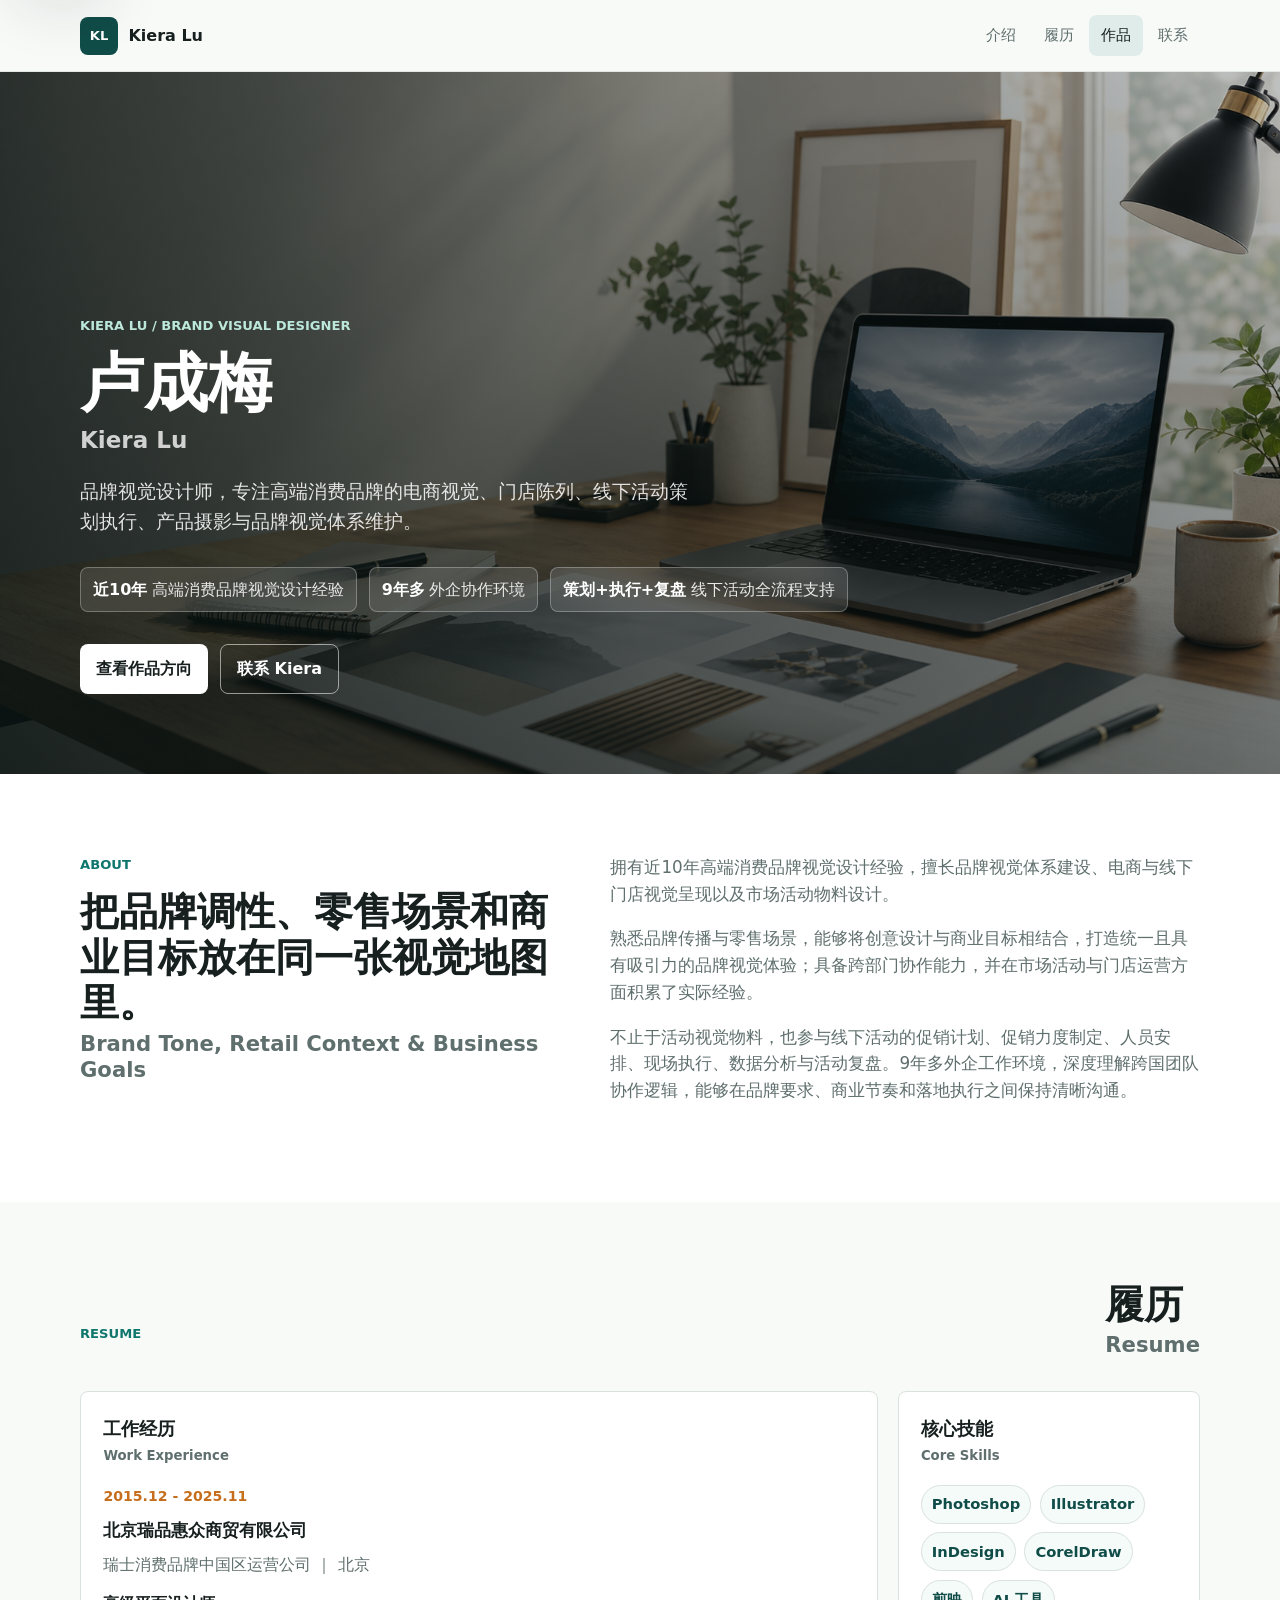
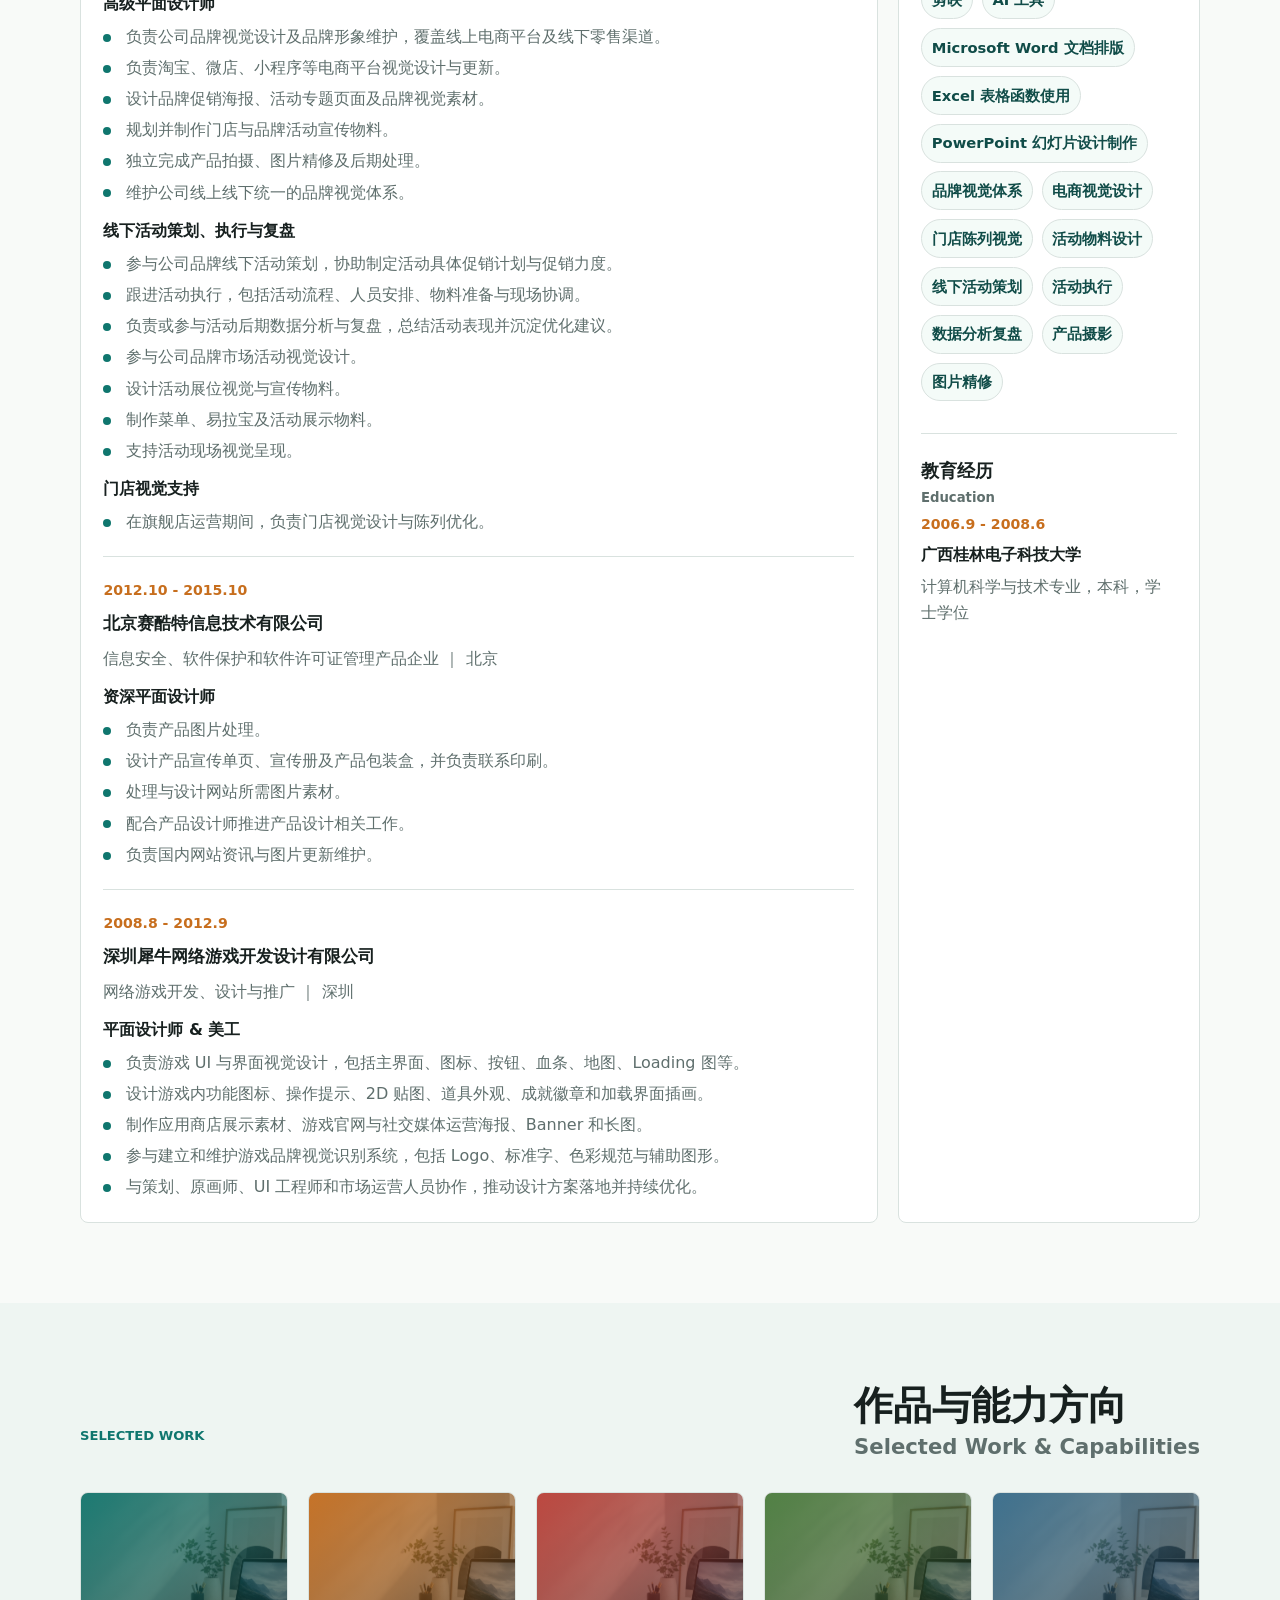
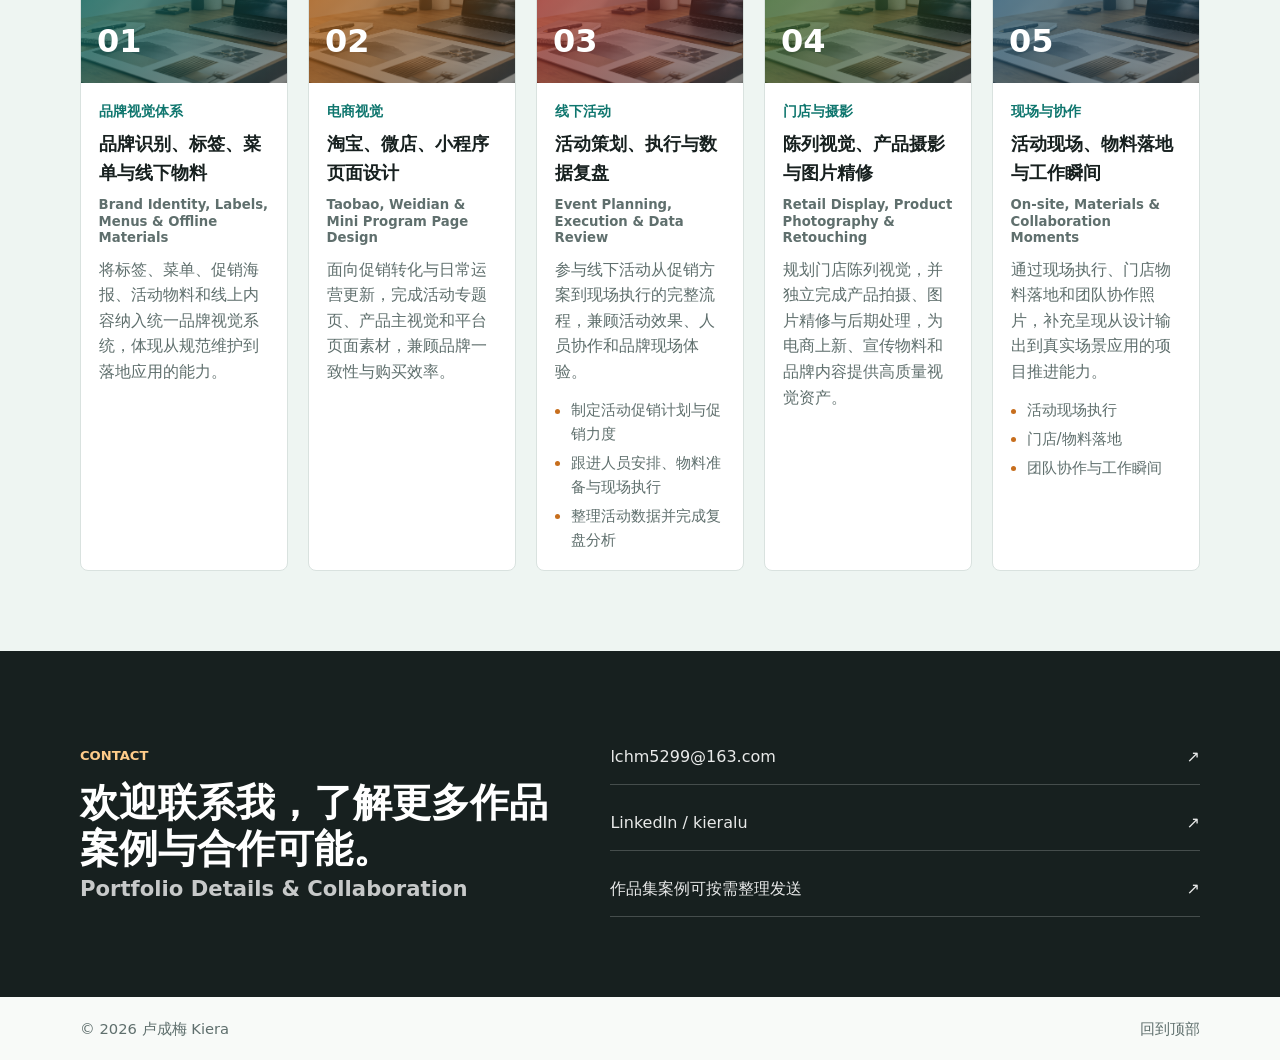
==== index.html @ 062b234b "Upload portfolio website" ====
<!doctype html>
<html lang="zh-CN">
  <head>
    <meta charset="utf-8" />
    <meta name="viewport" content="width=device-width, initial-scale=1" />
    <title>卢成梅 Kiera - 品牌视觉设计师作品集</title>
    <meta
      name="description"
      content="卢成梅 Kiera 的个人介绍、履历与作品集网站，聚焦品牌视觉、电商视觉、门店陈列、线下活动策划执行、产品摄影与图片处理。"
    />
    <link rel="preload" href="assets/portfolio-hero.png" as="image" />
    <link rel="stylesheet" href="styles.css" />
  </head>
  <body>
    <a class="skip-link" href="#main">跳到正文</a>

    <header class="site-header" data-header>
      <a class="brand" href="#home" aria-label="回到首页">
        <span class="brand-mark" aria-hidden="true">KL</span>
        <span>Kiera Lu</span>
      </a>
      <nav class="site-nav" aria-label="主导航">
        <a href="#about">介绍</a>
        <a href="#resume">履历</a>
        <a href="#work">作品</a>
        <a href="#contact">联系</a>
      </nav>
    </header>

    <main id="main">
      <section class="hero" id="home" aria-label="个人首页">
        <img
          class="hero-image"
          src="assets/portfolio-hero.png"
          alt="现代桌面上的电脑、笔记本和作品集资料"
        />
        <div class="hero-shade" aria-hidden="true"></div>
        <div class="hero-content">
          <p class="eyebrow">Kiera Lu / Brand Visual Designer</p>
          <h1>卢成梅<span class="title-en">Kiera Lu</span></h1>
          <p class="hero-subtitle">
            品牌视觉设计师，专注高端消费品牌的电商视觉、门店陈列、线下活动策划执行、产品摄影与品牌视觉体系维护。
          </p>
          <div class="hero-metrics" aria-label="职业亮点">
            <span><strong>近10年</strong>高端消费品牌视觉设计经验</span>
            <span><strong>9年多</strong>外企协作环境</span>
            <span><strong>策划+执行+复盘</strong>线下活动全流程支持</span>
          </div>
          <div class="hero-actions" aria-label="主要操作">
            <a class="button primary" href="#work">查看作品方向</a>
            <a class="button secondary" href="#contact">联系 Kiera</a>
          </div>
        </div>
      </section>

      <section class="section intro-band" id="about">
        <div class="section-inner about-layout">
          <div>
            <p class="section-kicker">About</p>
            <h2>
              把品牌调性、零售场景和商业目标放在同一张视觉地图里。
              <span class="title-en">Brand Tone, Retail Context &amp; Business Goals</span>
            </h2>
          </div>
          <div class="about-copy">
            <p>
              拥有近10年高端消费品牌视觉设计经验，擅长品牌视觉体系建设、电商与线下门店视觉呈现以及市场活动物料设计。
            </p>
            <p>
              熟悉品牌传播与零售场景，能够将创意设计与商业目标相结合，打造统一且具有吸引力的品牌视觉体验；具备跨部门协作能力，并在市场活动与门店运营方面积累了实际经验。
            </p>
            <p>
              不止于活动视觉物料，也参与线下活动的促销计划、促销力度制定、人员安排、现场执行、数据分析与活动复盘。9年多外企工作环境，深度理解跨国团队协作逻辑，能够在品牌要求、商业节奏和落地执行之间保持清晰沟通。
            </p>
          </div>
        </div>
      </section>

      <section class="section" id="resume">
        <div class="section-inner">
          <div class="section-heading">
            <p class="section-kicker">Resume</p>
            <h2>履历<span class="title-en">Resume</span></h2>
          </div>

          <div class="resume-grid">
            <article class="resume-card experience-panel">
              <h3>工作经历<span class="title-en">Work Experience</span></h3>
              <div class="experience-list">
                <section class="experience-item">
                  <time>2015.12 - 2025.11</time>
                  <h4>北京瑞品惠众商贸有限公司</h4>
                  <p class="company-note">瑞士消费品牌中国区运营公司 ｜ 北京</p>
                  <div class="role-block">
                    <strong>高级平面设计师</strong>
                    <ul>
                      <li>负责公司品牌视觉设计及品牌形象维护，覆盖线上电商平台及线下零售渠道。</li>
                      <li>负责淘宝、微店、小程序等电商平台视觉设计与更新。</li>
                      <li>设计品牌促销海报、活动专题页面及品牌视觉素材。</li>
                      <li>规划并制作门店与品牌活动宣传物料。</li>
                      <li>独立完成产品拍摄、图片精修及后期处理。</li>
                      <li>维护公司线上线下统一的品牌视觉体系。</li>
                    </ul>
                  </div>
                  <div class="role-block">
                    <strong>线下活动策划、执行与复盘</strong>
                    <ul>
                      <li>参与公司品牌线下活动策划，协助制定活动具体促销计划与促销力度。</li>
                      <li>跟进活动执行，包括活动流程、人员安排、物料准备与现场协调。</li>
                      <li>负责或参与活动后期数据分析与复盘，总结活动表现并沉淀优化建议。</li>
                      <li>参与公司品牌市场活动视觉设计。</li>
                      <li>设计活动展位视觉与宣传物料。</li>
                      <li>制作菜单、易拉宝及活动展示物料。</li>
                      <li>支持活动现场视觉呈现。</li>
                    </ul>
                  </div>
                  <div class="role-block">
                    <strong>门店视觉支持</strong>
                    <ul>
                      <li>在旗舰店运营期间，负责门店视觉设计与陈列优化。</li>
                    </ul>
                  </div>
                </section>

                <section class="experience-item">
                  <time>2012.10 - 2015.10</time>
                  <h4>北京赛酷特信息技术有限公司</h4>
                  <p class="company-note">信息安全、软件保护和软件许可证管理产品企业 ｜ 北京</p>
                  <div class="role-block">
                    <strong>资深平面设计师</strong>
                    <ul>
                      <li>负责产品图片处理。</li>
                      <li>设计产品宣传单页、宣传册及产品包装盒，并负责联系印刷。</li>
                      <li>处理与设计网站所需图片素材。</li>
                      <li>配合产品设计师推进产品设计相关工作。</li>
                      <li>负责国内网站资讯与图片更新维护。</li>
                    </ul>
                  </div>
                </section>

                <section class="experience-item">
                  <time>2008.8 - 2012.9</time>
                  <h4>深圳犀牛网络游戏开发设计有限公司</h4>
                  <p class="company-note">网络游戏开发、设计与推广 ｜ 深圳</p>
                  <div class="role-block">
                    <strong>平面设计师 & 美工</strong>
                    <ul>
                      <li>负责游戏 UI 与界面视觉设计，包括主界面、图标、按钮、血条、地图、Loading 图等。</li>
                      <li>设计游戏内功能图标、操作提示、2D 贴图、道具外观、成就徽章和加载界面插画。</li>
                      <li>制作应用商店展示素材、游戏官网与社交媒体运营海报、Banner 和长图。</li>
                      <li>参与建立和维护游戏品牌视觉识别系统，包括 Logo、标准字、色彩规范与辅助图形。</li>
                      <li>与策划、原画师、UI 工程师和市场运营人员协作，推动设计方案落地并持续优化。</li>
                    </ul>
                  </div>
                </section>
              </div>
            </article>

            <aside class="skills-panel" aria-label="技能与教育">
              <h3>核心技能<span class="title-en">Core Skills</span></h3>
              <div class="skill-group">
                <span>Photoshop</span>
                <span>Illustrator</span>
                <span>InDesign</span>
                <span>CorelDraw</span>
                <span>剪映</span>
                <span>AI 工具</span>
                <span>Microsoft Word 文档排版</span>
                <span>Excel 表格函数使用</span>
                <span>PowerPoint 幻灯片设计制作</span>
                <span>品牌视觉体系</span>
                <span>电商视觉设计</span>
                <span>门店陈列视觉</span>
                <span>活动物料设计</span>
                <span>线下活动策划</span>
                <span>活动执行</span>
                <span>数据分析复盘</span>
                <span>产品摄影</span>
                <span>图片精修</span>
              </div>

              <div class="education-block">
                <h3>教育经历<span class="title-en">Education</span></h3>
                <time>2006.9 - 2008.6</time>
                <strong>广西桂林电子科技大学</strong>
                <span>计算机科学与技术专业，本科，学士学位</span>
              </div>
            </aside>
          </div>
        </div>
      </section>

      <section class="section work-band" id="work">
        <div class="section-inner">
          <div class="section-heading">
            <p class="section-kicker">Selected Work</p>
            <h2>作品与能力方向<span class="title-en">Selected Work &amp; Capabilities</span></h2>
          </div>

          <div class="work-grid">
            <a class="work-card" href="brand-visual.html">
              <div class="work-media media-teal" aria-hidden="true">
                <span>01</span>
              </div>
              <div class="work-body">
                <p>品牌视觉体系</p>
                <h3>
                  品牌识别、标签、菜单与线下物料
                  <span class="title-en">Brand Identity, Labels, Menus &amp; Offline Materials</span>
                </h3>
                <span>
                  将标签、菜单、促销海报、活动物料和线上内容纳入统一品牌视觉系统，体现从规范维护到落地应用的能力。
                </span>
              </div>
            </a>

            <a class="work-card" href="ecommerce-visual.html">
              <div class="work-media media-amber" aria-hidden="true">
                <span>02</span>
              </div>
              <div class="work-body">
                <p>电商视觉</p>
                <h3>
                  淘宝、微店、小程序页面设计
                  <span class="title-en">Taobao, Weidian &amp; Mini Program Page Design</span>
                </h3>
                <span>
                  面向促销转化与日常运营更新，完成活动专题页、产品主视觉和平台页面素材，兼顾品牌一致性与购买效率。
                </span>
              </div>
            </a>

            <a class="work-card" href="offline-events.html">
              <div class="work-media media-red" aria-hidden="true">
                <span>03</span>
              </div>
              <div class="work-body">
                <p>线下活动</p>
                <h3>
                  活动策划、执行与数据复盘
                  <span class="title-en">Event Planning, Execution &amp; Data Review</span>
                </h3>
                <span>
                  参与线下活动从促销方案到现场执行的完整流程，兼顾活动效果、人员协作和品牌现场体验。
                </span>
                <ul class="work-points">
                  <li>制定活动促销计划与促销力度</li>
                  <li>跟进人员安排、物料准备与现场执行</li>
                  <li>整理活动数据并完成复盘分析</li>
                </ul>
              </div>
            </a>

            <a class="work-card" href="retail-photography.html">
              <div class="work-media media-green" aria-hidden="true">
                <span>04</span>
              </div>
              <div class="work-body">
                <p>门店与摄影</p>
                <h3>
                  陈列视觉、产品摄影与图片精修
                  <span class="title-en">Retail Display, Product Photography &amp; Retouching</span>
                </h3>
                <span>
                  规划门店陈列视觉，并独立完成产品拍摄、图片精修与后期处理，为电商上新、宣传物料和品牌内容提供高质量视觉资产。
                </span>
              </div>
            </a>

            <a class="work-card" href="onsite-collaboration.html">
              <div class="work-media media-blue" aria-hidden="true">
                <span>05</span>
              </div>
              <div class="work-body">
                <p>现场与协作</p>
                <h3>
                  活动现场、物料落地与工作瞬间
                  <span class="title-en">On-site, Materials &amp; Collaboration Moments</span>
                </h3>
                <span>
                  通过现场执行、门店物料落地和团队协作照片，补充呈现从设计输出到真实场景应用的项目推进能力。
                </span>
                <ul class="work-points">
                  <li>活动现场执行</li>
                  <li>门店/物料落地</li>
                  <li>团队协作与工作瞬间</li>
                </ul>
              </div>
            </a>
          </div>
        </div>
      </section>

      <section class="section contact-section" id="contact">
        <div class="section-inner contact-layout">
          <div>
            <p class="section-kicker">Contact</p>
            <h2>
              欢迎联系我，了解更多作品案例与合作可能。
              <span class="title-en">Portfolio Details &amp; Collaboration</span>
            </h2>
          </div>
          <div class="contact-links">
            <a href="mailto:lchm5299@163.com">lchm5299@163.com</a>
            <a href="https://www.linkedin.com/in/kieralu" target="_blank" rel="noreferrer">LinkedIn / kieralu</a>
            <a href="#work">作品集案例可按需整理发送</a>
          </div>
        </div>
      </section>
    </main>

    <footer class="site-footer">
      <span>© <span data-year></span> 卢成梅 Kiera</span>
      <a href="#home">回到顶部</a>
    </footer>

    <script src="script.js"></script>
  </body>
</html>
---- styles.css ----
:root {
  --ink: #17201f;
  --muted: #5f6f6d;
  --paper: #f8faf8;
  --surface: #ffffff;
  --line: #d9e2df;
  --teal: #0f766e;
  --teal-dark: #104c48;
  --amber: #c76e1d;
  --red: #bd3d35;
  --shadow: 0 22px 60px rgba(23, 32, 31, 0.14);
}

* {
  box-sizing: border-box;
}

html {
  scroll-behavior: smooth;
}

body {
  margin: 0;
  color: var(--ink);
  background: var(--paper);
  font-family:
    Inter, ui-sans-serif, system-ui, -apple-system, BlinkMacSystemFont, "Segoe UI",
    "PingFang SC", "Hiragino Sans GB", "Microsoft YaHei", sans-serif;
  line-height: 1.6;
  letter-spacing: 0;
}

img {
  max-width: 100%;
  display: block;
}

a {
  color: inherit;
}

.skip-link {
  position: absolute;
  left: 1rem;
  top: -4rem;
  z-index: 10;
  padding: 0.65rem 0.9rem;
  border-radius: 8px;
  background: var(--surface);
  box-shadow: var(--shadow);
  transition: top 160ms ease;
}

.skip-link:focus {
  top: 1rem;
}

.site-header {
  position: sticky;
  top: 0;
  z-index: 5;
  display: flex;
  align-items: center;
  justify-content: space-between;
  gap: 1rem;
  min-height: 72px;
  padding: 0.85rem max(1.25rem, calc((100vw - 1120px) / 2));
  background: rgba(248, 250, 248, 0.86);
  border-bottom: 1px solid rgba(217, 226, 223, 0.78);
  backdrop-filter: blur(18px);
}

.brand {
  display: inline-flex;
  align-items: center;
  gap: 0.65rem;
  font-weight: 800;
  text-decoration: none;
}

.brand-mark {
  display: inline-grid;
  width: 38px;
  height: 38px;
  place-items: center;
  border-radius: 8px;
  color: #ffffff;
  background: var(--teal-dark);
  font-size: 0.82rem;
}

.site-nav {
  display: flex;
  align-items: center;
  gap: 0.2rem;
}

.site-nav a {
  padding: 0.55rem 0.75rem;
  border-radius: 8px;
  color: var(--muted);
  font-size: 0.95rem;
  text-decoration: none;
}

.site-nav a:hover,
.site-nav a.is-active {
  color: var(--ink);
  background: rgba(15, 118, 110, 0.1);
}

.hero {
  position: relative;
  min-height: 78svh;
  display: grid;
  align-items: end;
  overflow: hidden;
  color: #ffffff;
}

.hero-image,
.hero-shade {
  position: absolute;
  inset: 0;
  width: 100%;
  height: 100%;
}

.hero-image {
  object-fit: cover;
}

.hero-shade {
  background:
    linear-gradient(90deg, rgba(10, 20, 18, 0.8), rgba(10, 20, 18, 0.22)),
    linear-gradient(0deg, rgba(10, 20, 18, 0.44), rgba(10, 20, 18, 0.04));
}

.hero-content {
  position: relative;
  width: min(1120px, calc(100% - 2.5rem));
  margin: 0 auto;
  padding: 8rem 0 5rem;
}

.eyebrow,
.section-kicker {
  margin: 0 0 0.9rem;
  color: var(--teal);
  font-size: 0.82rem;
  font-weight: 800;
  text-transform: uppercase;
}

.hero .eyebrow {
  color: #bce7db;
}

.hero h1 {
  max-width: 760px;
  margin: 0;
  font-size: 4rem;
  line-height: 1.05;
}

.hero-subtitle {
  max-width: 620px;
  margin: 1.35rem 0 0;
  color: rgba(255, 255, 255, 0.86);
  font-size: 1.2rem;
}

.hero-actions {
  display: flex;
  flex-wrap: wrap;
  gap: 0.75rem;
  margin-top: 2rem;
}

.hero-metrics {
  display: flex;
  flex-wrap: wrap;
  gap: 0.75rem;
  margin-top: 1.8rem;
}

.hero-metrics span {
  display: inline-flex;
  align-items: center;
  min-height: 42px;
  padding: 0.55rem 0.75rem;
  border: 1px solid rgba(255, 255, 255, 0.28);
  border-radius: 8px;
  color: rgba(255, 255, 255, 0.88);
  background: rgba(255, 255, 255, 0.11);
  backdrop-filter: blur(14px);
}

.hero-metrics strong {
  margin-right: 0.28rem;
  color: #ffffff;
}

.button {
  display: inline-flex;
  align-items: center;
  min-height: 44px;
  padding: 0.7rem 1rem;
  border-radius: 8px;
  font-weight: 800;
  text-decoration: none;
}

.button.primary {
  color: var(--ink);
  background: #ffffff;
}

.button.secondary {
  color: #ffffff;
  border: 1px solid rgba(255, 255, 255, 0.54);
}

.section {
  padding: 5rem 0;
}

.section-inner {
  width: min(1120px, calc(100% - 2.5rem));
  margin: 0 auto;
}

.intro-band {
  background: var(--surface);
}

.about-layout,
.contact-layout {
  display: grid;
  grid-template-columns: minmax(0, 0.9fr) minmax(0, 1.1fr);
  gap: 3rem;
  align-items: start;
}

.section h2 {
  margin: 0;
  font-size: 2.45rem;
  line-height: 1.16;
}

.title-en {
  display: block;
  margin-top: 0.3rem;
  color: var(--muted);
  font-size: 0.54em;
  font-weight: 800;
  line-height: 1.25;
}

.hero h1 .title-en {
  margin-top: 0.55rem;
  color: rgba(255, 255, 255, 0.78);
  font-size: 0.36em;
}

.page-hero h1 .title-en {
  color: var(--teal);
  font-size: 0.42em;
}

.contact-section .title-en {
  color: rgba(255, 255, 255, 0.76);
}

.resume-card h3 .title-en,
.skills-panel h3 .title-en,
.work-card h3 .title-en,
.detail-card h2 .title-en,
.pdf-copy h3 .title-en {
  font-size: 0.72em;
}

.case-copy h2 .title-en,
.case-copy h3 .title-en,
.case-category-heading h2 .title-en,
.case-category-heading h3 .title-en {
  font-size: 0.58em;
}

.about-copy p {
  margin: 0 0 1.1rem;
  color: var(--muted);
  font-size: 1.05rem;
}

.section-heading {
  display: flex;
  justify-content: space-between;
  align-items: end;
  gap: 1.5rem;
  margin-bottom: 2rem;
}

.resume-grid {
  display: grid;
  grid-template-columns: minmax(0, 1.45fr) minmax(300px, 0.55fr);
  gap: 1.25rem;
}

.resume-card,
.skills-panel,
.work-card {
  border: 1px solid var(--line);
  border-radius: 8px;
  background: var(--surface);
}

.resume-card,
.skills-panel {
  padding: 1.4rem;
}

.resume-card h3,
.skills-panel h3,
.work-card h3 {
  margin: 0;
  font-size: 1.15rem;
}

.experience-list {
  display: grid;
  gap: 1.35rem;
  margin: 1.3rem 0 0;
}

.experience-item {
  display: grid;
  gap: 0.55rem;
  padding-bottom: 1.35rem;
  border-bottom: 1px solid var(--line);
}

.experience-item:last-child {
  padding-bottom: 0;
  border-bottom: 0;
}

.experience-item h4 {
  margin: 0;
  font-size: 1.05rem;
}

.company-note {
  margin: 0;
  color: var(--muted);
}

.role-block {
  display: grid;
  gap: 0.45rem;
  margin-top: 0.25rem;
}

.role-block ul {
  display: grid;
  gap: 0.35rem;
  padding: 0;
  margin: 0;
  list-style: none;
}

.role-block li {
  position: relative;
  padding-left: 1.4rem;
  color: var(--muted);
}

.role-block li::before {
  content: "";
  position: absolute;
  left: 0;
  top: 0.62rem;
  width: 8px;
  height: 8px;
  border-radius: 50%;
  background: var(--teal);
}

.experience-item time,
.education-block time {
  color: var(--amber);
  font-size: 0.88rem;
  font-weight: 800;
}

.skill-group {
  display: flex;
  flex-wrap: wrap;
  gap: 0.55rem;
  margin-top: 1.25rem;
}

.skill-group span {
  padding: 0.42rem 0.62rem;
  border: 1px solid var(--line);
  border-radius: 999px;
  color: var(--teal-dark);
  background: #f4fbf8;
  font-size: 0.92rem;
  font-weight: 700;
}

.education-block {
  display: grid;
  gap: 0.4rem;
  margin-top: 2rem;
  padding-top: 1.35rem;
  border-top: 1px solid var(--line);
}

.education-block span {
  color: var(--muted);
}

.work-band {
  background: #eef5f2;
}

.page-hero {
  padding: 5rem 0 4rem;
  background: var(--surface);
}

.page-hero-inner {
  display: grid;
  gap: 1rem;
}

.page-hero h1 {
  max-width: 780px;
  margin: 0;
  font-size: 3.35rem;
  line-height: 1.08;
}

.page-hero p:not(.section-kicker) {
  max-width: 780px;
  margin: 0;
  color: var(--muted);
  font-size: 1.08rem;
}

.category-links {
  display: flex;
  flex-wrap: wrap;
  gap: 0.65rem;
  margin-top: 0.9rem;
}

.category-links a {
  display: inline-flex;
  align-items: center;
  min-height: 42px;
  padding: 0.55rem 0.75rem;
  border: 1px solid var(--line);
  border-radius: 8px;
  color: var(--teal-dark);
  background: #f4fbf8;
  font-weight: 800;
  text-decoration: none;
}

.category-links a:hover,
.category-links a.is-current {
  color: #ffffff;
  border-color: var(--teal-dark);
  background: var(--teal-dark);
}

.work-grid {
  display: grid;
  grid-template-columns: repeat(auto-fit, minmax(205px, 1fr));
  gap: 1.25rem;
}

.work-card {
  overflow: hidden;
  color: inherit;
  text-decoration: none;
  transition:
    transform 180ms ease,
    box-shadow 180ms ease,
    border-color 180ms ease;
}

.work-card:hover {
  transform: translateY(-3px);
  border-color: rgba(15, 118, 110, 0.34);
  box-shadow: 0 18px 42px rgba(23, 32, 31, 0.12);
}

.work-media {
  display: grid;
  min-height: 190px;
  place-items: end start;
  padding: 1rem;
  color: #ffffff;
  background-size: cover;
}

.work-media span {
  font-size: 2rem;
  font-weight: 900;
}

.media-teal {
  background:
    linear-gradient(135deg, rgba(15, 118, 110, 0.92), rgba(23, 32, 31, 0.45)),
    url("assets/portfolio-hero.png") center / cover;
}

.media-amber {
  background:
    linear-gradient(135deg, rgba(199, 110, 29, 0.92), rgba(23, 32, 31, 0.45)),
    url("assets/portfolio-hero.png") center / cover;
}

.media-red {
  background:
    linear-gradient(135deg, rgba(189, 61, 53, 0.9), rgba(23, 32, 31, 0.45)),
    url("assets/portfolio-hero.png") center / cover;
}

.media-green {
  background:
    linear-gradient(135deg, rgba(70, 124, 58, 0.9), rgba(23, 32, 31, 0.45)),
    url("assets/portfolio-hero.png") center / cover;
}

.media-blue {
  background:
    linear-gradient(135deg, rgba(50, 107, 140, 0.9), rgba(23, 32, 31, 0.45)),
    url("assets/portfolio-hero.png") center / cover;
}

.work-body {
  padding: 1.1rem;
}

.work-body p {
  margin: 0 0 0.4rem;
  color: var(--teal);
  font-size: 0.85rem;
  font-weight: 800;
}

.work-body span {
  display: block;
  margin-top: 0.6rem;
  color: var(--muted);
}

.work-points {
  display: grid;
  gap: 0.3rem;
  margin: 0.85rem 0 0;
  padding: 0;
  list-style: none;
}

.work-points li {
  position: relative;
  padding-left: 1rem;
  color: var(--muted);
  font-size: 0.94rem;
}

.work-points li::before {
  content: "";
  position: absolute;
  left: 0;
  top: 0.65rem;
  width: 5px;
  height: 5px;
  border-radius: 50%;
  background: var(--amber);
}

.case-category {
  margin-top: 2rem;
  scroll-margin-top: 96px;
}

.case-category-heading {
  display: grid;
  gap: 0.35rem;
  max-width: 760px;
  margin-bottom: 1rem;
}

.case-category-heading h2,
.case-category-heading h3 {
  margin: 0;
  font-size: 2rem;
  line-height: 1.18;
}

.case-category-heading span {
  color: var(--muted);
}

.case-stack {
  display: grid;
  gap: 1.25rem;
}

.case-study {
  display: grid;
  grid-template-columns: minmax(0, 0.8fr) minmax(0, 1.2fr);
  gap: 1.5rem;
  padding: 1.25rem;
  border: 1px solid var(--line);
  border-radius: 8px;
  background: var(--surface);
}

.case-study-wide {
  grid-template-columns: 1fr;
}

.case-study-wide .case-copy {
  max-width: 780px;
}

.case-copy {
  align-self: center;
}

.case-copy h2,
.case-copy h3 {
  margin: 0;
  font-size: 1.65rem;
  line-height: 1.22;
}

.case-copy p {
  margin: 1rem 0 0;
  color: var(--muted);
}

.case-points {
  display: grid;
  gap: 0.45rem;
  margin: 1.1rem 0 0;
  padding: 0;
  list-style: none;
}

.case-points li {
  position: relative;
  padding-left: 1.1rem;
  color: var(--muted);
}

.case-points li::before {
  content: "";
  position: absolute;
  left: 0;
  top: 0.65rem;
  width: 6px;
  height: 6px;
  border-radius: 50%;
  background: var(--teal);
}

.case-gallery {
  display: grid;
  grid-template-columns: repeat(2, minmax(0, 1fr));
  gap: 0.8rem;
}

.case-gallery figure {
  min-width: 0;
  margin: 0;
}

.case-gallery figure:first-child {
  grid-column: 1 / -1;
}

.case-gallery.gallery-pair figure:first-child {
  grid-column: auto;
}

.case-gallery.gallery-long {
  grid-template-columns: repeat(5, minmax(0, 1fr));
}

.case-gallery.gallery-long figure:first-child {
  grid-column: auto;
}

.case-gallery.gallery-posters {
  grid-template-columns: repeat(4, minmax(0, 1fr));
}

.case-gallery.gallery-posters figure:first-child {
  grid-column: auto;
}

.case-gallery img {
  width: 100%;
  height: 330px;
  border-radius: 8px;
  object-fit: cover;
  background: #eef5f2;
}

.image-open {
  display: block;
  width: 100%;
  padding: 0;
  border: 0;
  border-radius: 8px;
  background: transparent;
  cursor: zoom-in;
}

.image-open:focus-visible {
  outline: 3px solid var(--amber);
  outline-offset: 3px;
}

.image-open:hover img {
  filter: brightness(0.94);
}

.case-gallery figure:first-child img {
  height: 300px;
  object-position: center;
}

.case-gallery.gallery-pair img,
.case-gallery.gallery-pair figure:first-child img {
  height: 270px;
}

.case-gallery.gallery-long img,
.case-gallery.gallery-long figure:first-child img {
  height: 520px;
  object-position: top center;
}

.case-gallery.gallery-posters img,
.case-gallery.gallery-posters figure:first-child img {
  height: 380px;
  object-fit: contain;
  object-position: center;
  background: #f6f1e9;
}

.case-gallery figcaption {
  margin-top: 0.4rem;
  color: var(--muted);
  font-size: 0.88rem;
}

.pdf-section {
  margin-top: 2.5rem;
}

.pdf-section .case-category-heading h2 {
  margin: 0;
  font-size: 2rem;
  line-height: 1.18;
}

.pdf-grid {
  display: grid;
  grid-template-columns: repeat(2, minmax(0, 1fr));
  gap: 1.25rem;
  margin-top: 1.2rem;
}

.pdf-card {
  display: grid;
  gap: 0.9rem;
  min-width: 0;
  padding: 1rem;
  border: 1px solid var(--line);
  border-radius: 8px;
  background: var(--surface);
}

.pdf-copy p {
  margin: 0 0 0.35rem;
  color: var(--teal);
  font-size: 0.85rem;
  font-weight: 800;
}

.pdf-copy h3 {
  margin: 0;
  font-size: 1.18rem;
  line-height: 1.25;
}

.pdf-copy span {
  display: block;
  margin-top: 0.5rem;
  color: var(--muted);
}

.pdf-card iframe {
  width: 100%;
  height: 520px;
  border: 1px solid var(--line);
  border-radius: 8px;
  background: #eef5f2;
}

.pdf-card > a {
  display: inline-flex;
  justify-self: start;
  min-height: 40px;
  align-items: center;
  padding: 0.5rem 0.75rem;
  border-radius: 8px;
  color: #ffffff;
  background: var(--teal-dark);
  font-weight: 800;
  text-decoration: none;
}

.has-lightbox {
  overflow: hidden;
}

.lightbox[hidden] {
  display: none;
}

.lightbox {
  position: fixed;
  inset: 0;
  z-index: 20;
  display: grid;
  grid-template-rows: auto 1fr;
  gap: 1rem;
  padding: 1.25rem;
  background: rgba(8, 13, 12, 0.9);
}

.lightbox.is-long {
  overflow-y: auto;
  grid-template-rows: auto auto;
}

.lightbox-close {
  justify-self: end;
  width: 44px;
  height: 44px;
  border: 1px solid rgba(255, 255, 255, 0.26);
  border-radius: 8px;
  color: #ffffff;
  background: rgba(255, 255, 255, 0.14);
  cursor: pointer;
  font-size: 2rem;
  line-height: 1;
}

.lightbox.is-long .lightbox-close {
  position: sticky;
  top: 0;
  z-index: 1;
}

.lightbox-close:focus-visible {
  outline: 3px solid #ffcc8a;
  outline-offset: 3px;
}

.lightbox figure {
  display: grid;
  grid-template-rows: minmax(0, 1fr) auto;
  min-height: 0;
  margin: 0;
  place-items: center;
  gap: 0.8rem;
}

.lightbox img {
  max-width: min(96vw, 1500px);
  max-height: 82vh;
  width: auto;
  height: auto;
  border-radius: 8px;
  object-fit: contain;
  background: #ffffff;
  box-shadow: 0 24px 80px rgba(0, 0, 0, 0.42);
}

.lightbox.is-long figure {
  grid-template-rows: auto auto;
  align-content: start;
}

.lightbox.is-long img {
  width: min(94vw, 980px);
  max-width: none;
  max-height: none;
}

.lightbox figcaption {
  max-width: min(96vw, 1100px);
  color: rgba(255, 255, 255, 0.86);
  text-align: center;
}

.event-case-heading {
  margin-top: 2.5rem;
}

.event-metrics {
  display: grid;
  grid-template-columns: repeat(2, minmax(0, 1fr));
  gap: 0.8rem;
  margin: 1.2rem 0 1.35rem;
}

.event-metric {
  min-width: 0;
  padding: 1rem;
  border: 1px solid var(--line);
  border-radius: 8px;
  background: #f6f1e9;
}

.event-metric span {
  display: block;
  color: var(--muted);
  font-size: 0.82rem;
  font-weight: 800;
}

.event-metric strong {
  display: block;
  margin-top: 0.35rem;
  color: var(--ink);
  font-size: 1.45rem;
  line-height: 1.12;
}

.case-gallery.gallery-event figure:first-child img {
  height: 360px;
  object-fit: contain;
  background: #fbf7ef;
}

.case-gallery.gallery-event img {
  height: 340px;
  object-position: center;
}

.case-gallery.gallery-event-live {
  grid-template-columns: repeat(3, minmax(0, 1fr));
}

.case-gallery.gallery-event-live figure:first-child {
  grid-column: auto;
}

.case-gallery.gallery-event-live img,
.case-gallery.gallery-event-live figure:first-child img {
  height: 380px;
  object-fit: cover;
  object-position: center;
}

.detail-grid {
  display: grid;
  grid-template-columns: repeat(3, minmax(0, 1fr));
  gap: 1.25rem;
}

.detail-card {
  min-height: 230px;
  padding: 1.25rem;
  border: 1px solid var(--line);
  border-radius: 8px;
  background: var(--surface);
}

.detail-card p {
  margin: 0 0 0.55rem;
  color: var(--teal);
  font-size: 0.85rem;
  font-weight: 800;
}

.detail-card h2 {
  margin: 0;
  font-size: 1.35rem;
  line-height: 1.2;
}

.detail-card span {
  display: block;
  margin-top: 0.75rem;
  color: var(--muted);
}

.contact-section {
  color: #ffffff;
  background: var(--ink);
}

.contact-section .section-kicker {
  color: #ffcc8a;
}

.contact-layout {
  align-items: center;
}

.contact-links {
  display: grid;
  gap: 0.75rem;
}

.contact-links a {
  display: flex;
  align-items: center;
  justify-content: space-between;
  min-height: 54px;
  padding: 0.75rem 0;
  border-bottom: 1px solid rgba(255, 255, 255, 0.2);
  color: rgba(255, 255, 255, 0.9);
  text-decoration: none;
}

.contact-links a::after {
  content: "↗";
  font-size: 1rem;
}

.site-footer {
  display: flex;
  align-items: center;
  justify-content: space-between;
  gap: 1rem;
  width: min(1120px, calc(100% - 2.5rem));
  margin: 0 auto;
  padding: 1.25rem 0;
  color: var(--muted);
  font-size: 0.92rem;
}

.site-footer a {
  text-decoration: none;
}

@media (max-width: 820px) {
  .site-header {
    align-items: flex-start;
    flex-direction: column;
    min-height: auto;
    padding: 0.8rem 1.25rem;
  }

  .site-nav {
    width: 100%;
    overflow-x: auto;
    padding-bottom: 0.1rem;
  }

  .site-nav a {
    white-space: nowrap;
  }

  .hero {
    min-height: 76svh;
  }

  .hero-content {
    padding: 6rem 0 3.5rem;
  }

  .hero h1 {
    font-size: 3rem;
  }

  .section {
    padding: 4rem 0;
  }

  .section h2 {
    font-size: 2rem;
  }

  .about-layout,
  .resume-grid,
  .contact-layout {
    grid-template-columns: 1fr;
  }

  .work-grid {
    grid-template-columns: repeat(2, minmax(0, 1fr));
  }

  .case-study {
    grid-template-columns: 1fr;
  }

  .case-gallery.gallery-long {
    grid-template-columns: repeat(2, minmax(0, 1fr));
  }

  .case-gallery.gallery-posters {
    grid-template-columns: repeat(3, minmax(0, 1fr));
  }

  .detail-grid {
    grid-template-columns: 1fr;
  }

  .pdf-grid {
    grid-template-columns: 1fr;
  }
}

@media (max-width: 520px) {
  .hero h1 {
    font-size: 2.45rem;
  }

  .hero-subtitle {
    font-size: 1.05rem;
  }

  .page-hero {
    padding: 4rem 0 3rem;
  }

  .page-hero h1 {
    font-size: 2.35rem;
  }

  .section-inner,
  .hero-content,
  .site-footer {
    width: min(100% - 2rem, 1120px);
  }

  .section-heading {
    align-items: start;
    flex-direction: column;
  }

  .work-grid {
    grid-template-columns: 1fr;
  }

  .case-gallery {
    grid-template-columns: 1fr;
  }

  .case-gallery figure:first-child {
    grid-column: auto;
  }

  .case-gallery.gallery-long {
    grid-template-columns: 1fr;
  }

  .case-gallery.gallery-posters {
    grid-template-columns: 1fr;
  }

  .case-gallery img,
  .case-gallery figure:first-child img,
  .case-gallery.gallery-pair img,
  .case-gallery.gallery-pair figure:first-child img,
  .case-gallery.gallery-long img,
  .case-gallery.gallery-long figure:first-child img {
    height: 300px;
  }

  .case-gallery.gallery-posters img,
  .case-gallery.gallery-posters figure:first-child img {
    height: 460px;
  }

  .event-metrics {
    grid-template-columns: 1fr;
  }

  .case-gallery.gallery-event img,
  .case-gallery.gallery-event figure:first-child img {
    height: 260px;
  }

  .case-gallery.gallery-event-live {
    grid-template-columns: 1fr;
  }

  .case-gallery.gallery-event-live img,
  .case-gallery.gallery-event-live figure:first-child img {
    height: 330px;
  }

  .pdf-card iframe {
    height: 440px;
  }

  .site-footer {
    align-items: flex-start;
    flex-direction: column;
  }
}
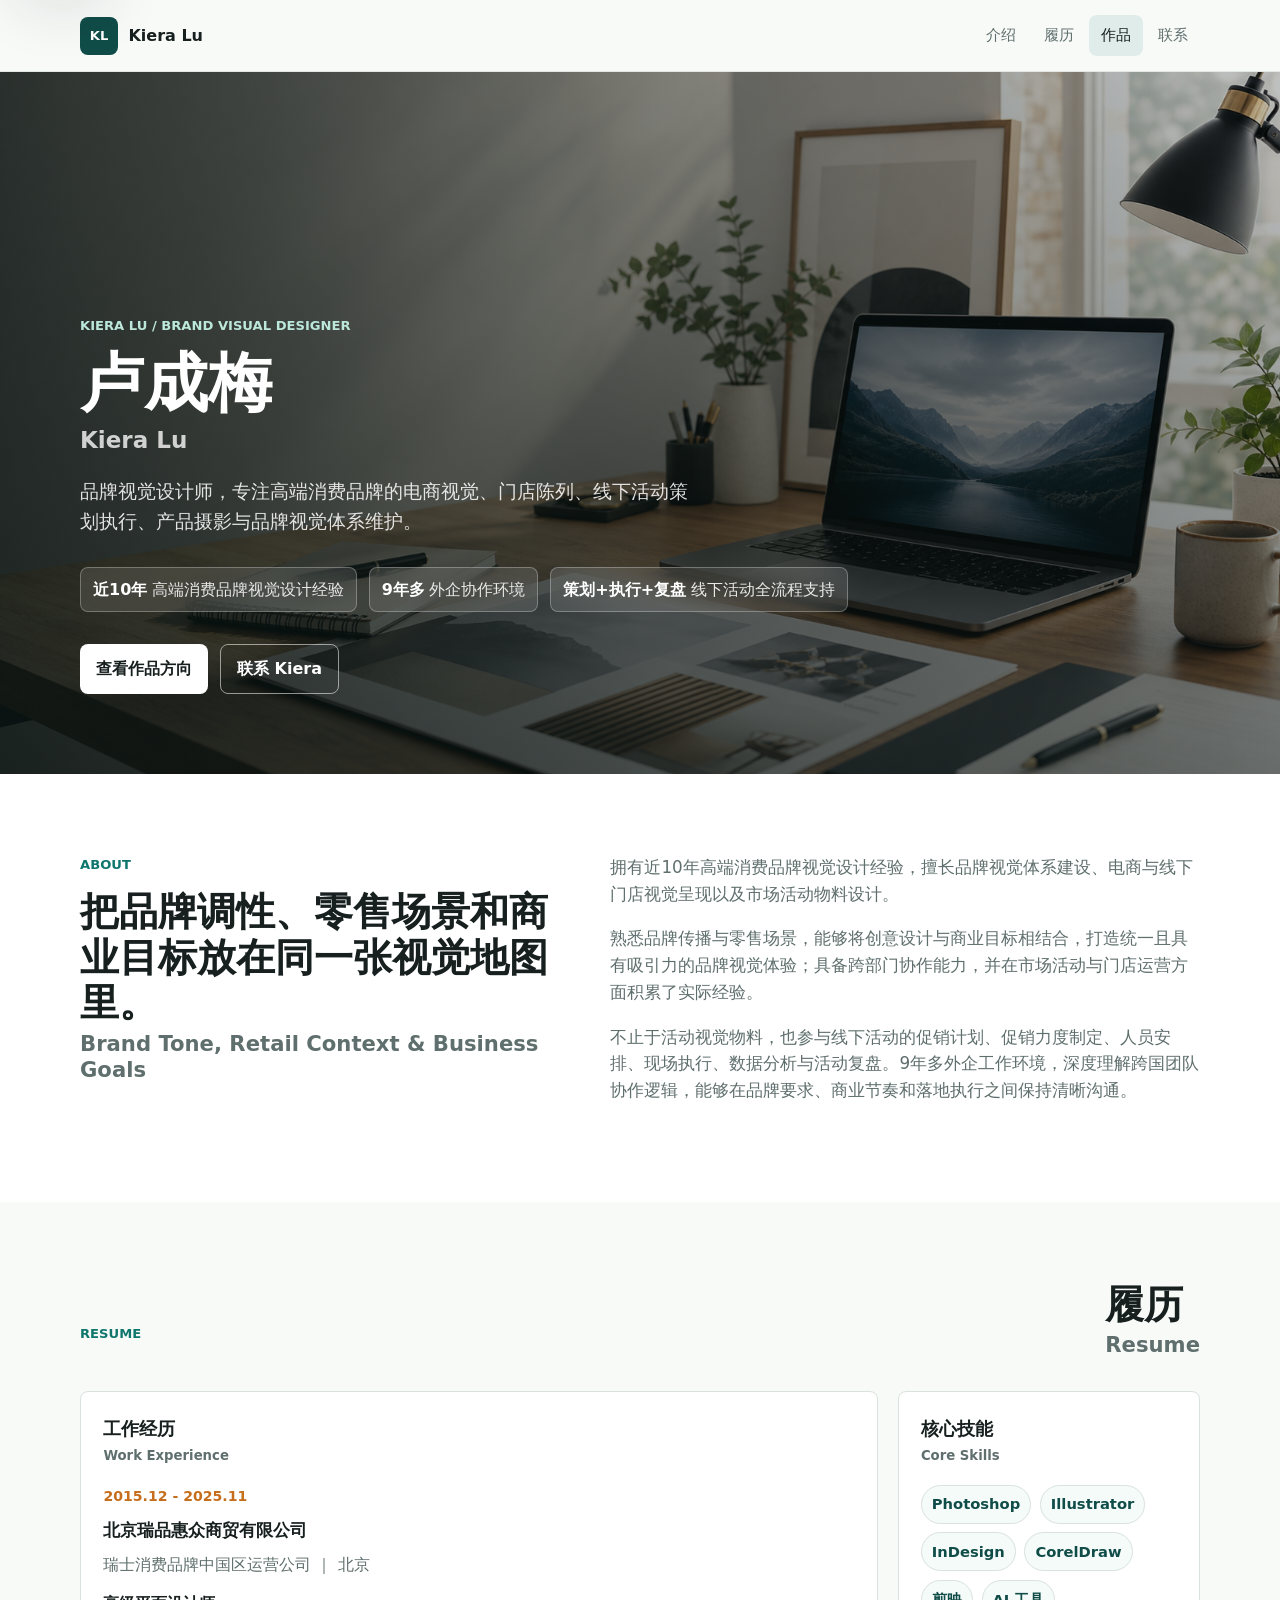
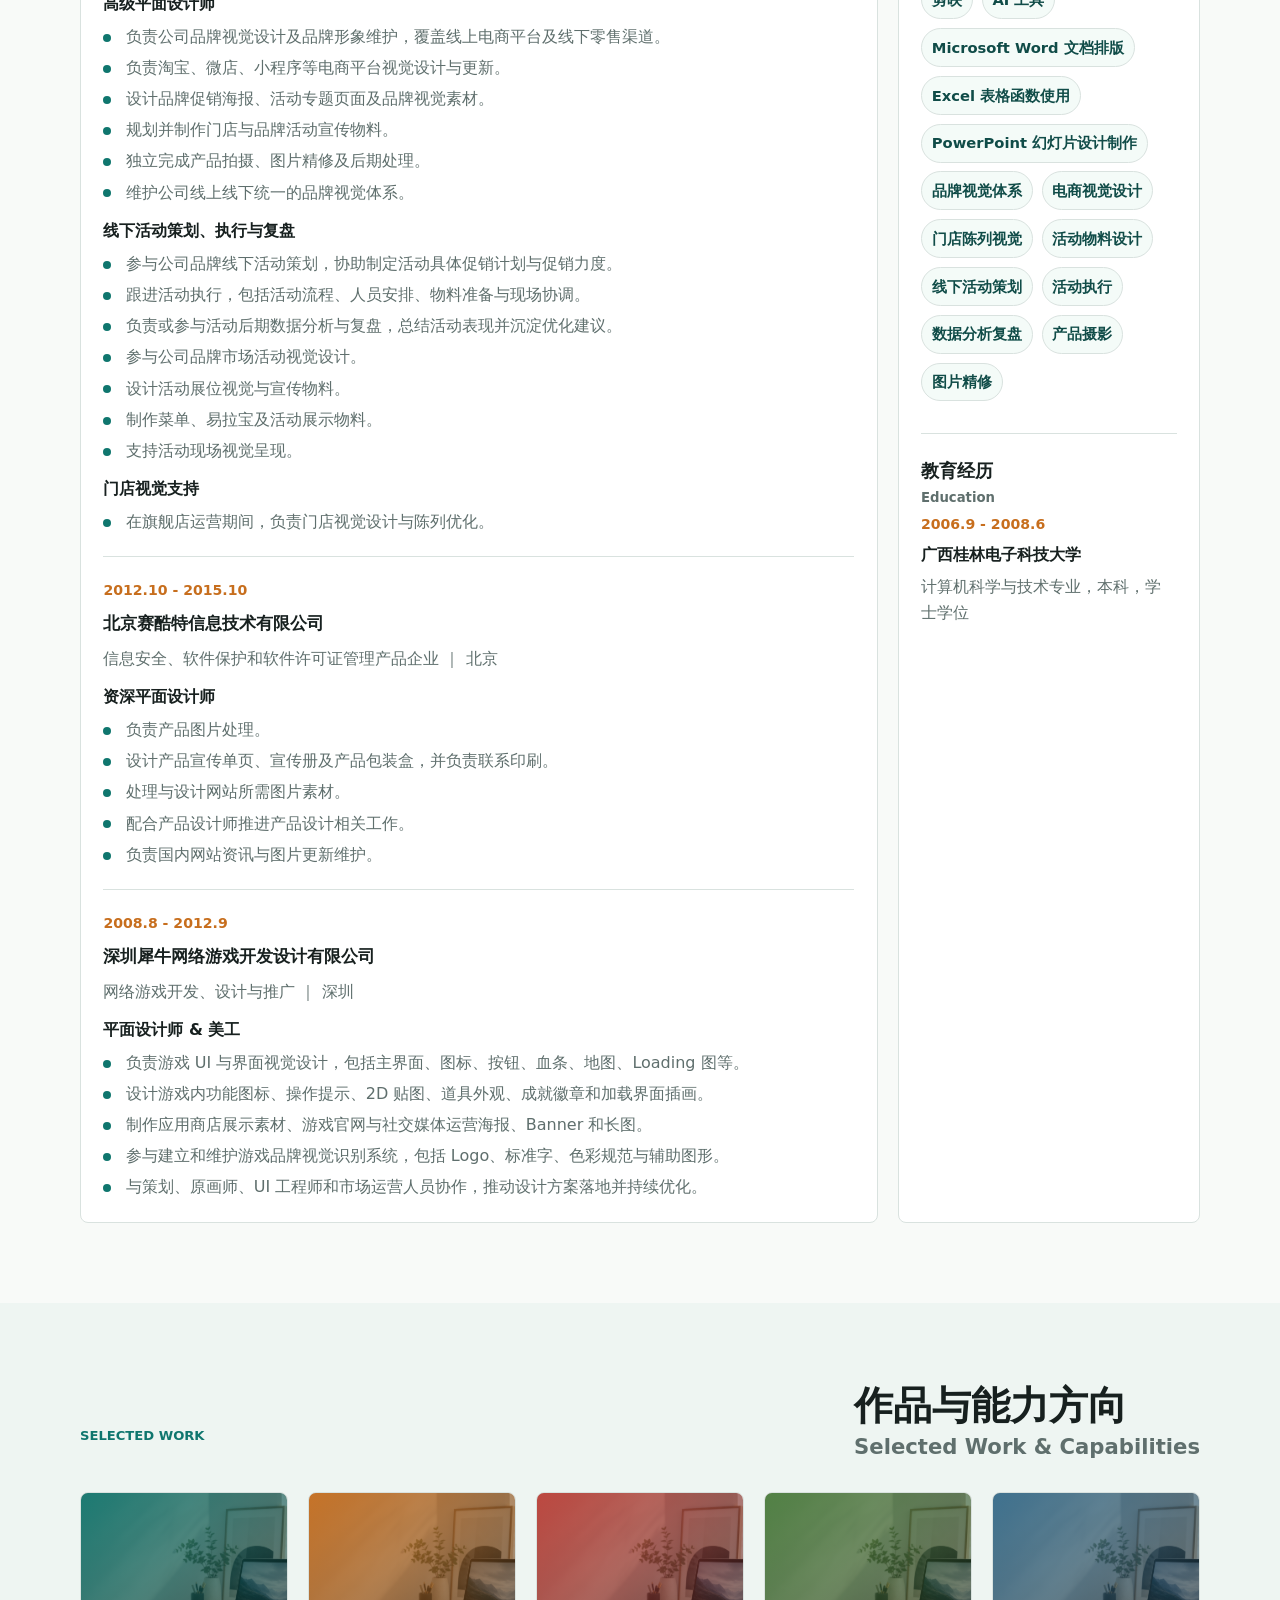
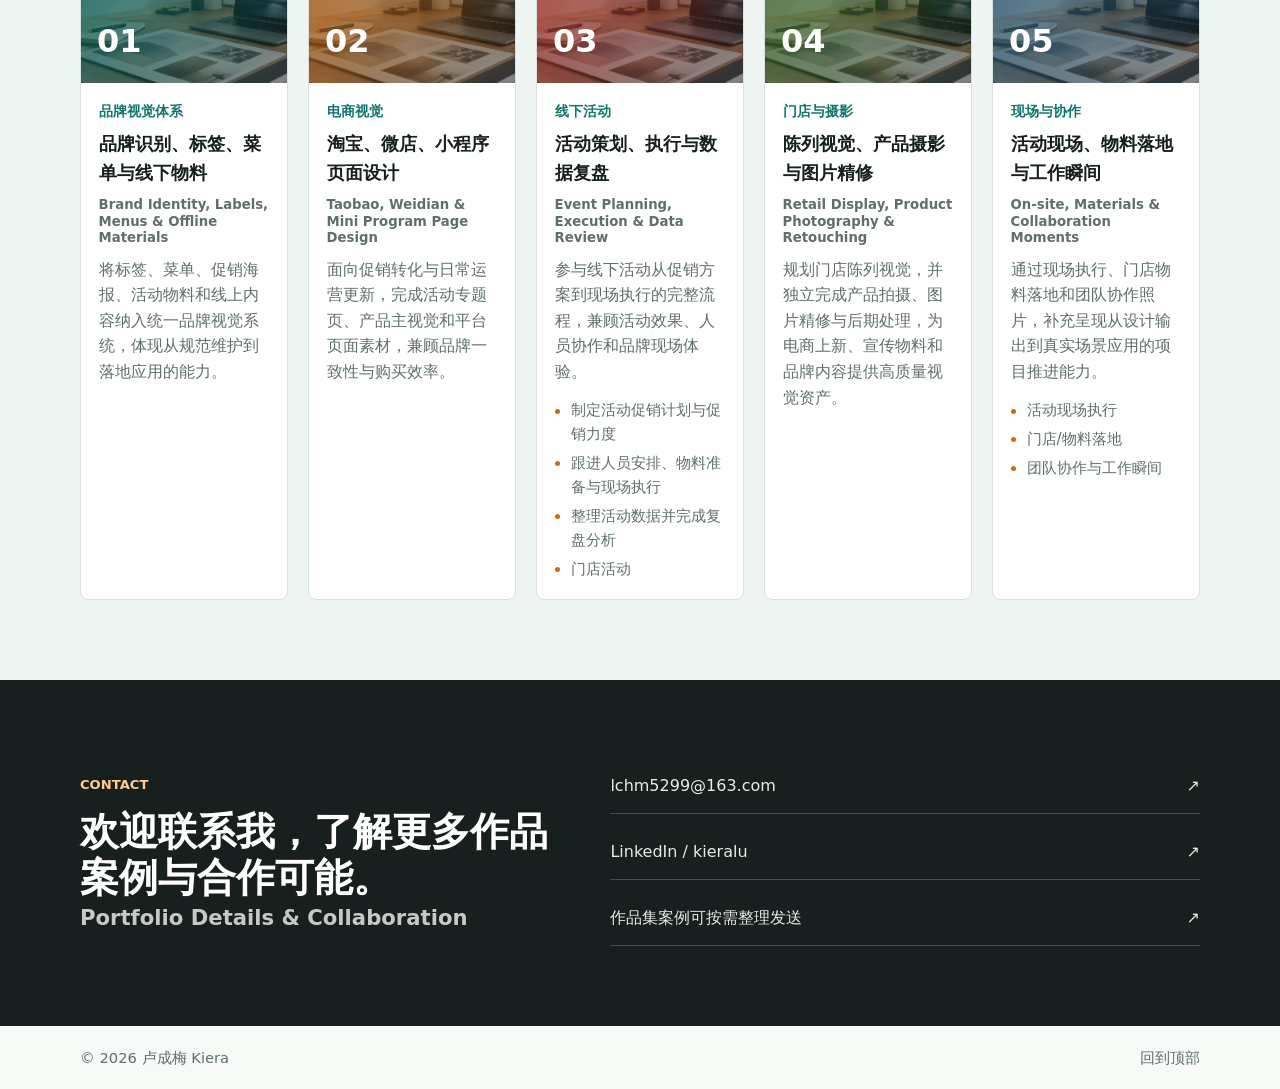
==== commit d3ab7691: "更新作品集内容与视觉案例" ====
--- a/index.html
+++ b/index.html
@@ -247,6 +247,7 @@
                   <li>制定活动促销计划与促销力度</li>
                   <li>跟进人员安排、物料准备与现场执行</li>
                   <li>整理活动数据并完成复盘分析</li>
+                  <li>门店活动</li>
                 </ul>
               </div>
             </a>
--- a/styles.css
+++ b/styles.css
@@ -679,6 +679,10 @@
   gap: 0.8rem;
 }
 
+.case-gallery-followup {
+  margin-top: 1rem;
+}
+
 .case-gallery figure {
   min-width: 0;
   margin: 0;
@@ -759,6 +763,20 @@
   background: #f6f1e9;
 }
 
+.case-gallery.gallery-shopping-bag figure:first-child img {
+  height: 420px;
+  object-fit: contain;
+  object-position: center;
+  background: #f6f1e9;
+}
+
+.case-gallery.gallery-shopping-bag figure:not(:first-child) img {
+  height: 560px;
+  object-fit: contain;
+  object-position: center;
+  background: #f6f1e9;
+}
+
 .case-gallery figcaption {
   margin-top: 0.4rem;
   color: var(--muted);
@@ -921,6 +939,50 @@
   margin-top: 2.5rem;
 }
 
+.product-gallery-heading {
+  margin-top: 3rem;
+}
+
+.retail-gallery-heading {
+  margin-top: 3rem;
+}
+
+.case-gallery.gallery-retail-visual {
+  grid-template-columns: repeat(3, minmax(0, 1fr));
+}
+
+.case-gallery.gallery-retail-visual img {
+  height: 260px;
+  object-fit: cover;
+  object-position: center;
+}
+
+.case-gallery.gallery-retail-visual figure:first-child {
+  grid-column: 1 / -1;
+}
+
+.case-gallery.gallery-retail-visual figure:first-child img {
+  height: 420px;
+  object-fit: cover;
+  object-position: center;
+}
+
+.case-gallery.gallery-product-photography {
+  grid-template-columns: repeat(4, minmax(0, 1fr));
+}
+
+.case-gallery.gallery-product-photography figure:first-child {
+  grid-column: auto;
+}
+
+.case-gallery.gallery-product-photography img,
+.case-gallery.gallery-product-photography figure:first-child img {
+  height: auto;
+  aspect-ratio: 4 / 3;
+  object-fit: cover;
+  object-position: center;
+}
+
 .event-metrics {
   display: grid;
   grid-template-columns: repeat(2, minmax(0, 1fr));
@@ -981,6 +1043,10 @@
   display: grid;
   grid-template-columns: repeat(3, minmax(0, 1fr));
   gap: 1.25rem;
+}
+
+.detail-grid-four {
+  grid-template-columns: repeat(4, minmax(0, 1fr));
 }
 
 .detail-card {
@@ -1120,6 +1186,18 @@
     grid-template-columns: repeat(3, minmax(0, 1fr));
   }
 
+  .case-gallery.gallery-posters.gallery-pair {
+    grid-template-columns: repeat(2, minmax(0, 1fr));
+  }
+
+  .case-gallery.gallery-product-photography {
+    grid-template-columns: repeat(2, minmax(0, 1fr));
+  }
+
+  .case-gallery.gallery-retail-visual {
+    grid-template-columns: repeat(2, minmax(0, 1fr));
+  }
+
   .detail-grid {
     grid-template-columns: 1fr;
   }
@@ -1130,6 +1208,27 @@
 }
 
 @media (max-width: 520px) {
+  .case-gallery.gallery-posters.gallery-pair {
+    grid-template-columns: 1fr;
+  }
+
+  .case-gallery.gallery-product-photography {
+    grid-template-columns: 1fr;
+  }
+
+  .case-gallery.gallery-retail-visual {
+    grid-template-columns: 1fr;
+  }
+
+  .case-gallery.gallery-retail-visual figure:first-child {
+    grid-column: auto;
+  }
+
+  .case-gallery.gallery-retail-visual img,
+  .case-gallery.gallery-retail-visual figure:first-child img {
+    height: 260px;
+  }
+
   .hero h1 {
     font-size: 2.45rem;
   }
@@ -1191,6 +1290,13 @@
     height: 460px;
   }
 
+  .case-gallery.gallery-shopping-bag figure:first-child img,
+  .case-gallery.gallery-shopping-bag figure:not(:first-child) img {
+    height: auto;
+    max-height: none;
+    object-fit: contain;
+  }
+
   .event-metrics {
     grid-template-columns: 1fr;
   }
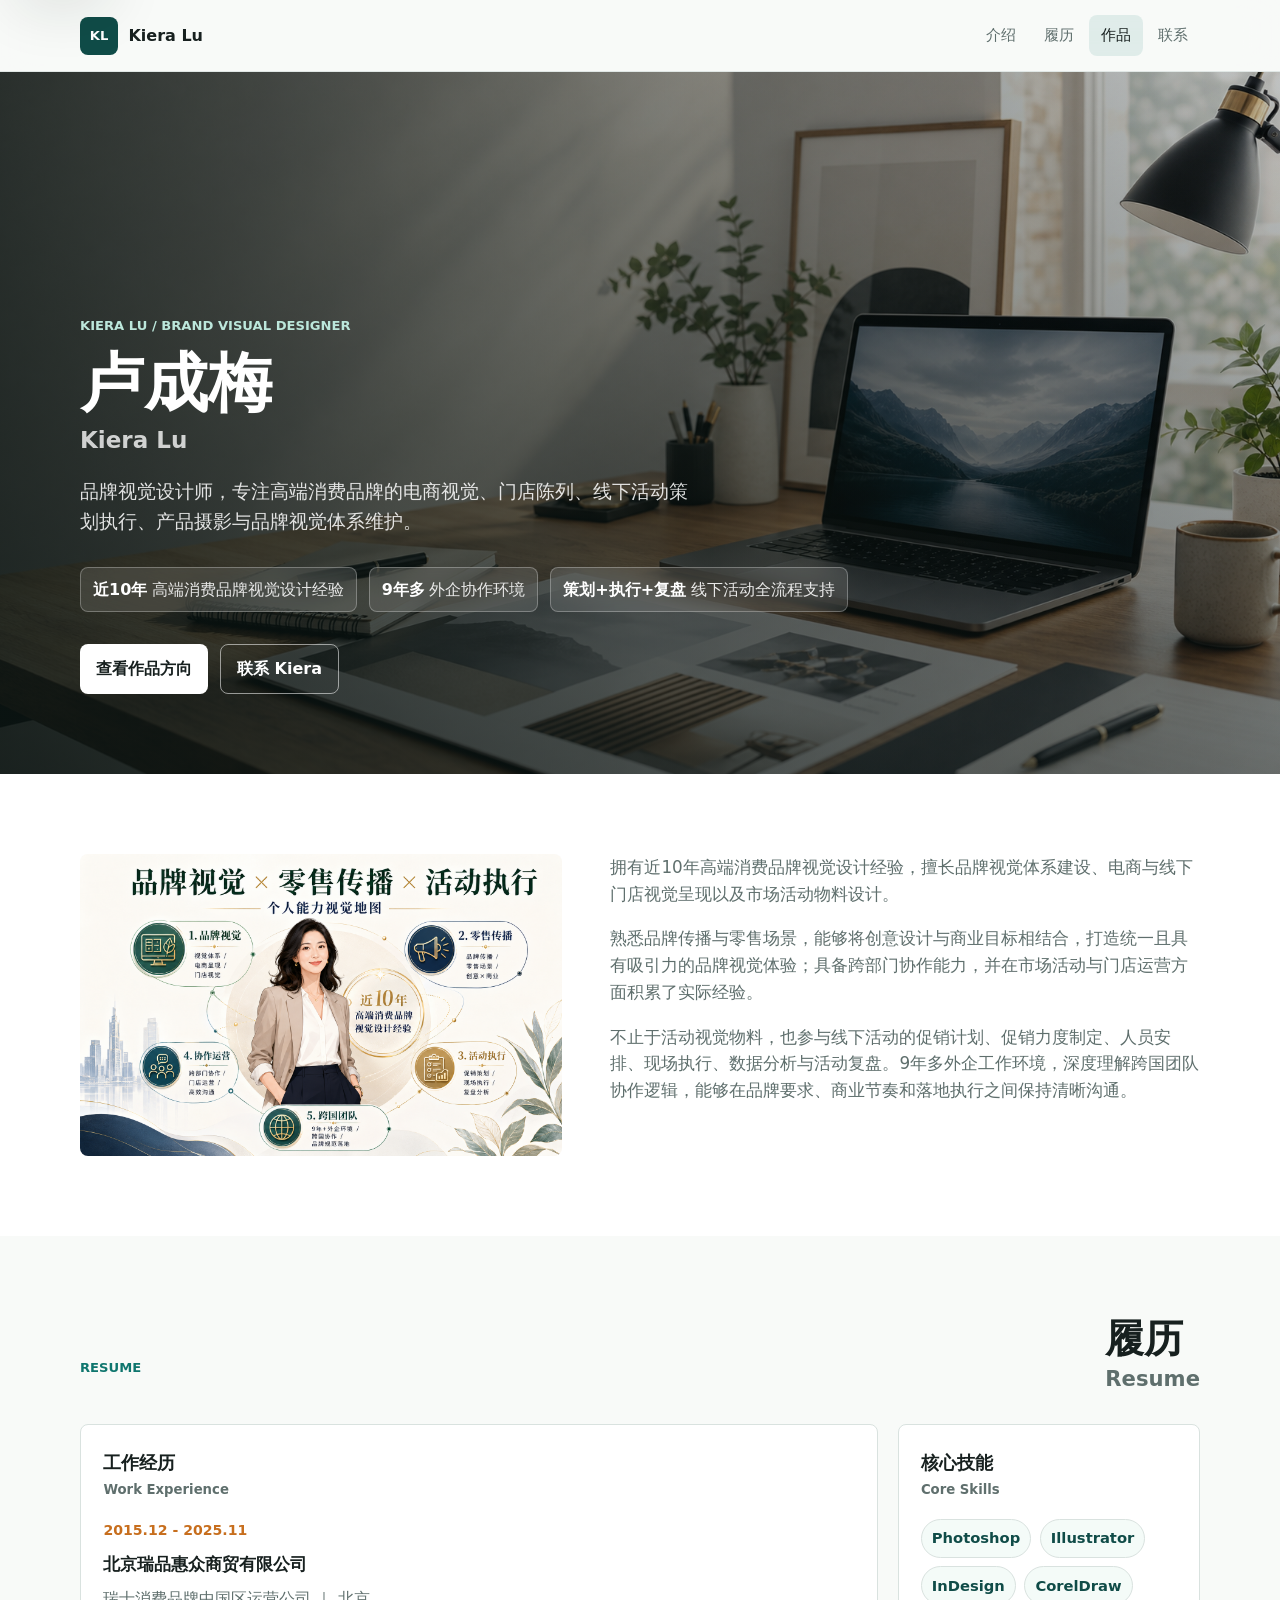
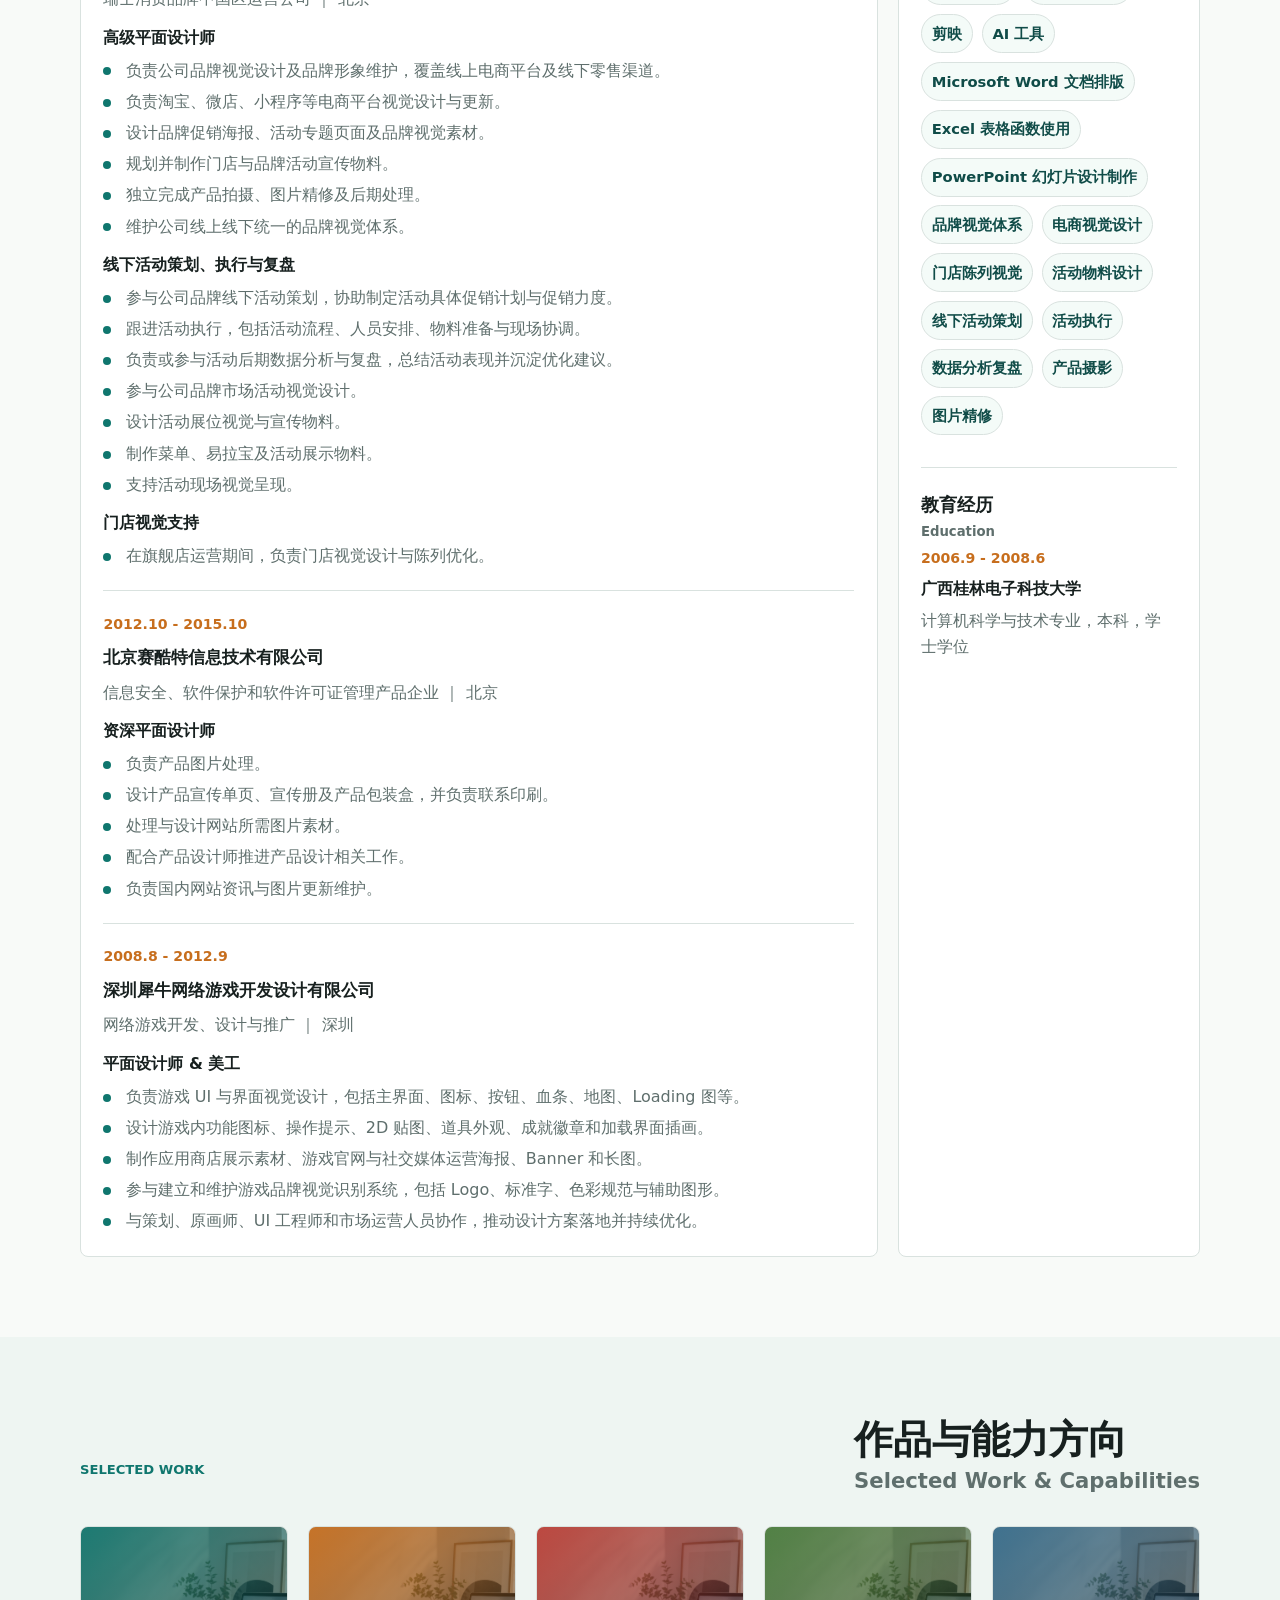
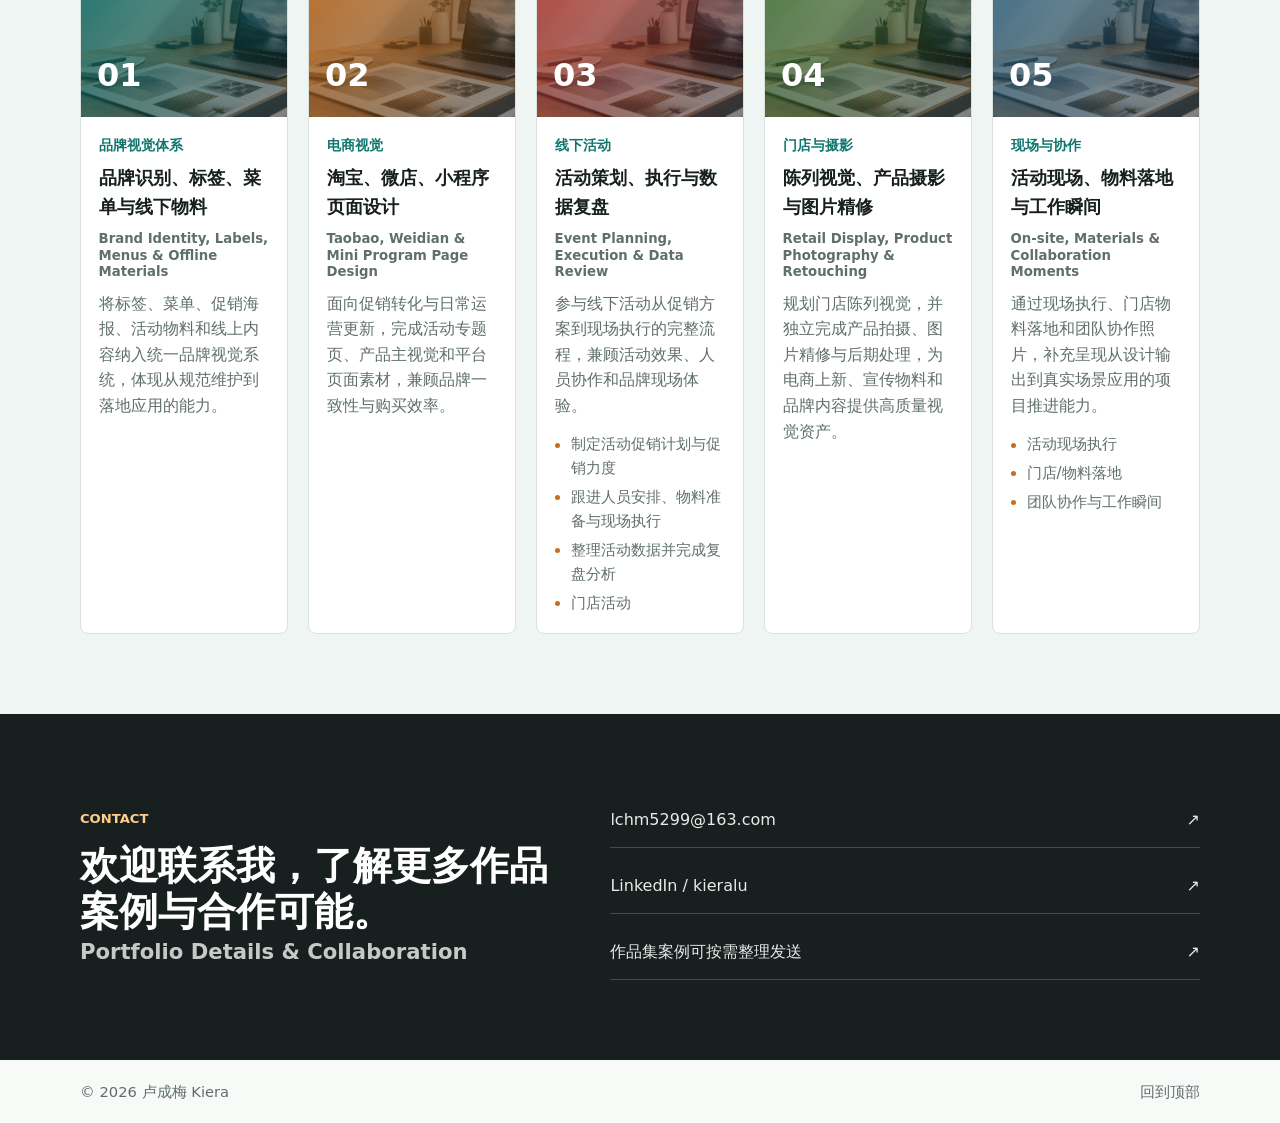
==== commit d6d03f5f: "更新 About 视觉地图" ====
--- a/index.html
+++ b/index.html
@@ -55,12 +55,16 @@
 
       <section class="section intro-band" id="about">
         <div class="section-inner about-layout">
-          <div>
-            <p class="section-kicker">About</p>
-            <h2>
-              把品牌调性、零售场景和商业目标放在同一张视觉地图里。
-              <span class="title-en">Brand Tone, Retail Context &amp; Business Goals</span>
-            </h2>
+          <div class="about-map-wrap">
+            <img
+              class="about-map"
+              src="assets/works/about-visual-map.png"
+              alt="Kiera 的个人能力视觉地图：品牌视觉、零售传播、活动执行、协作运营与跨国团队经验"
+              width="1586"
+              height="992"
+              loading="lazy"
+              decoding="async"
+            />
           </div>
           <div class="about-copy">
             <p>
--- a/styles.css
+++ b/styles.css
@@ -293,6 +293,17 @@
   font-size: 1.05rem;
 }
 
+.about-map-wrap {
+  overflow: hidden;
+  border-radius: 8px;
+  background: #f8f4ec;
+}
+
+.about-map {
+  width: 100%;
+  height: auto;
+}
+
 .section-heading {
   display: flex;
   justify-content: space-between;
@@ -1170,6 +1181,10 @@
     grid-template-columns: 1fr;
   }
 
+  .about-layout {
+    gap: 1.75rem;
+  }
+
   .work-grid {
     grid-template-columns: repeat(2, minmax(0, 1fr));
   }
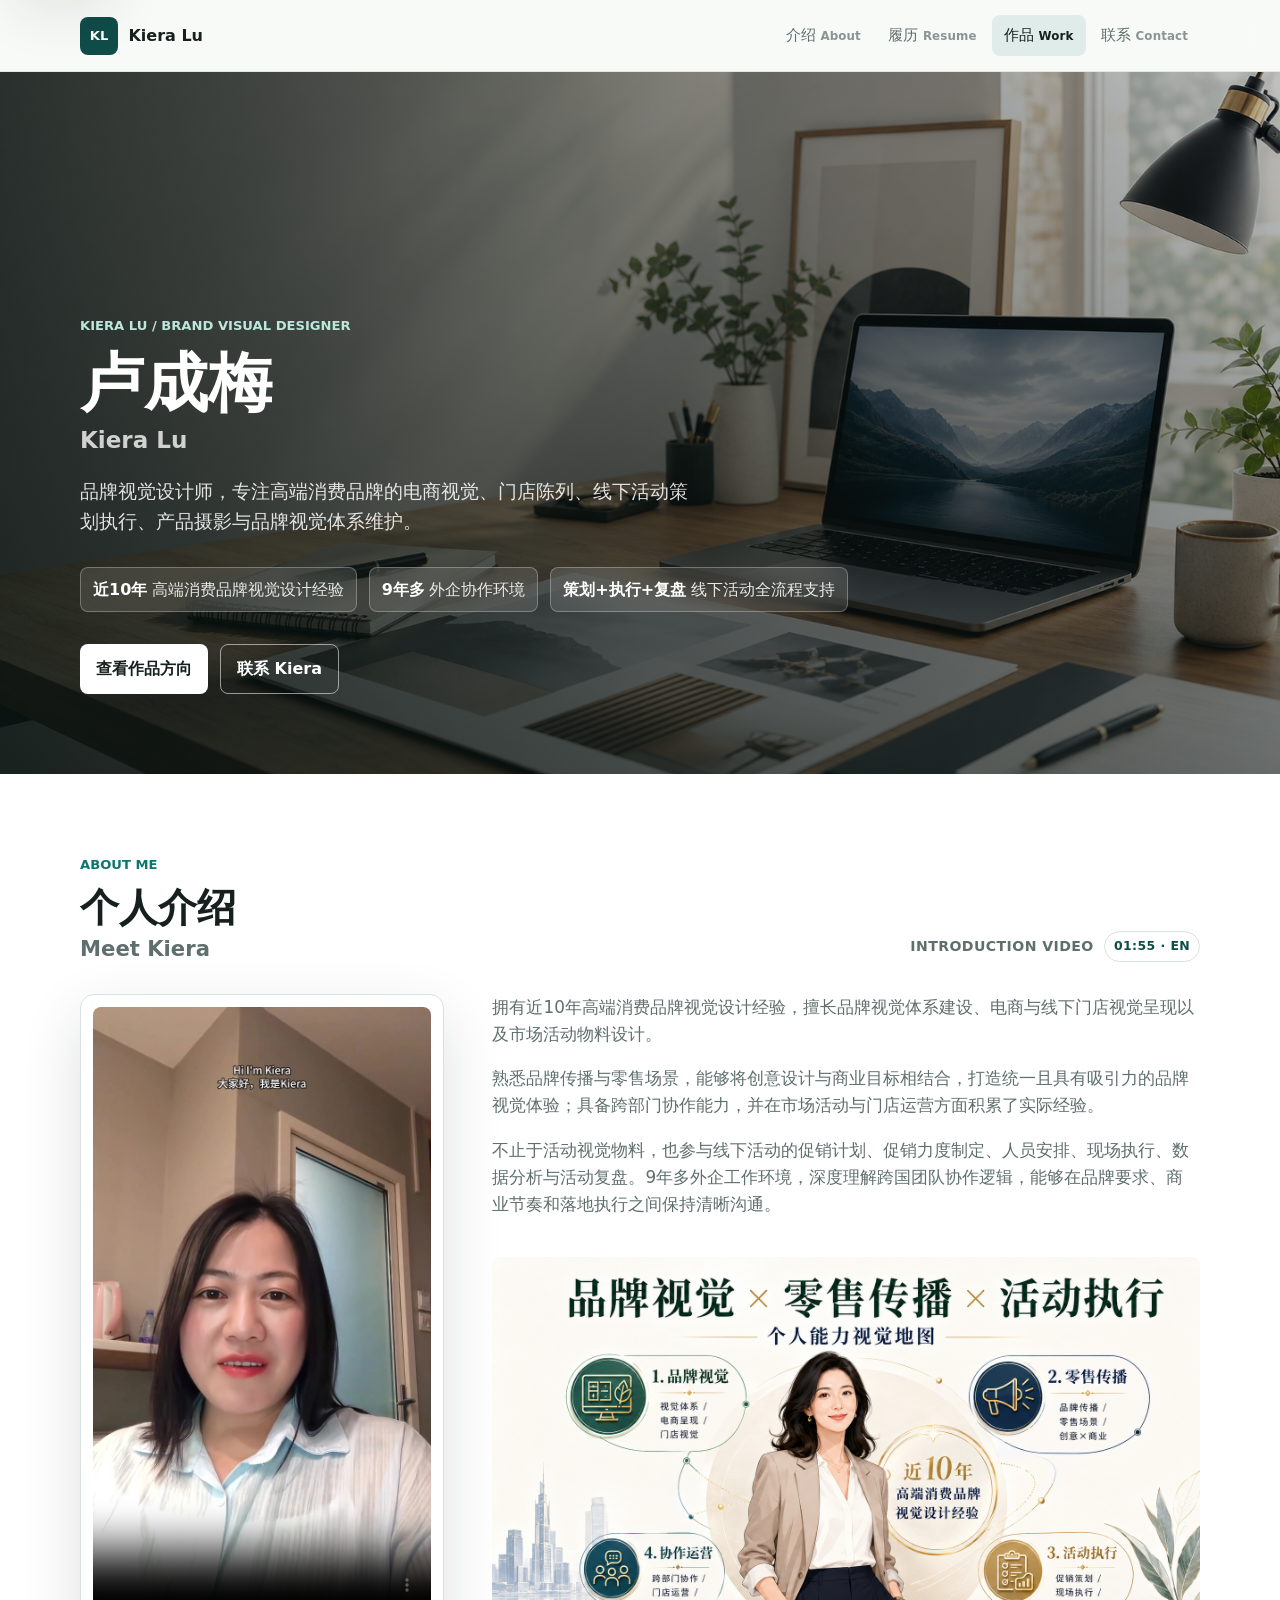
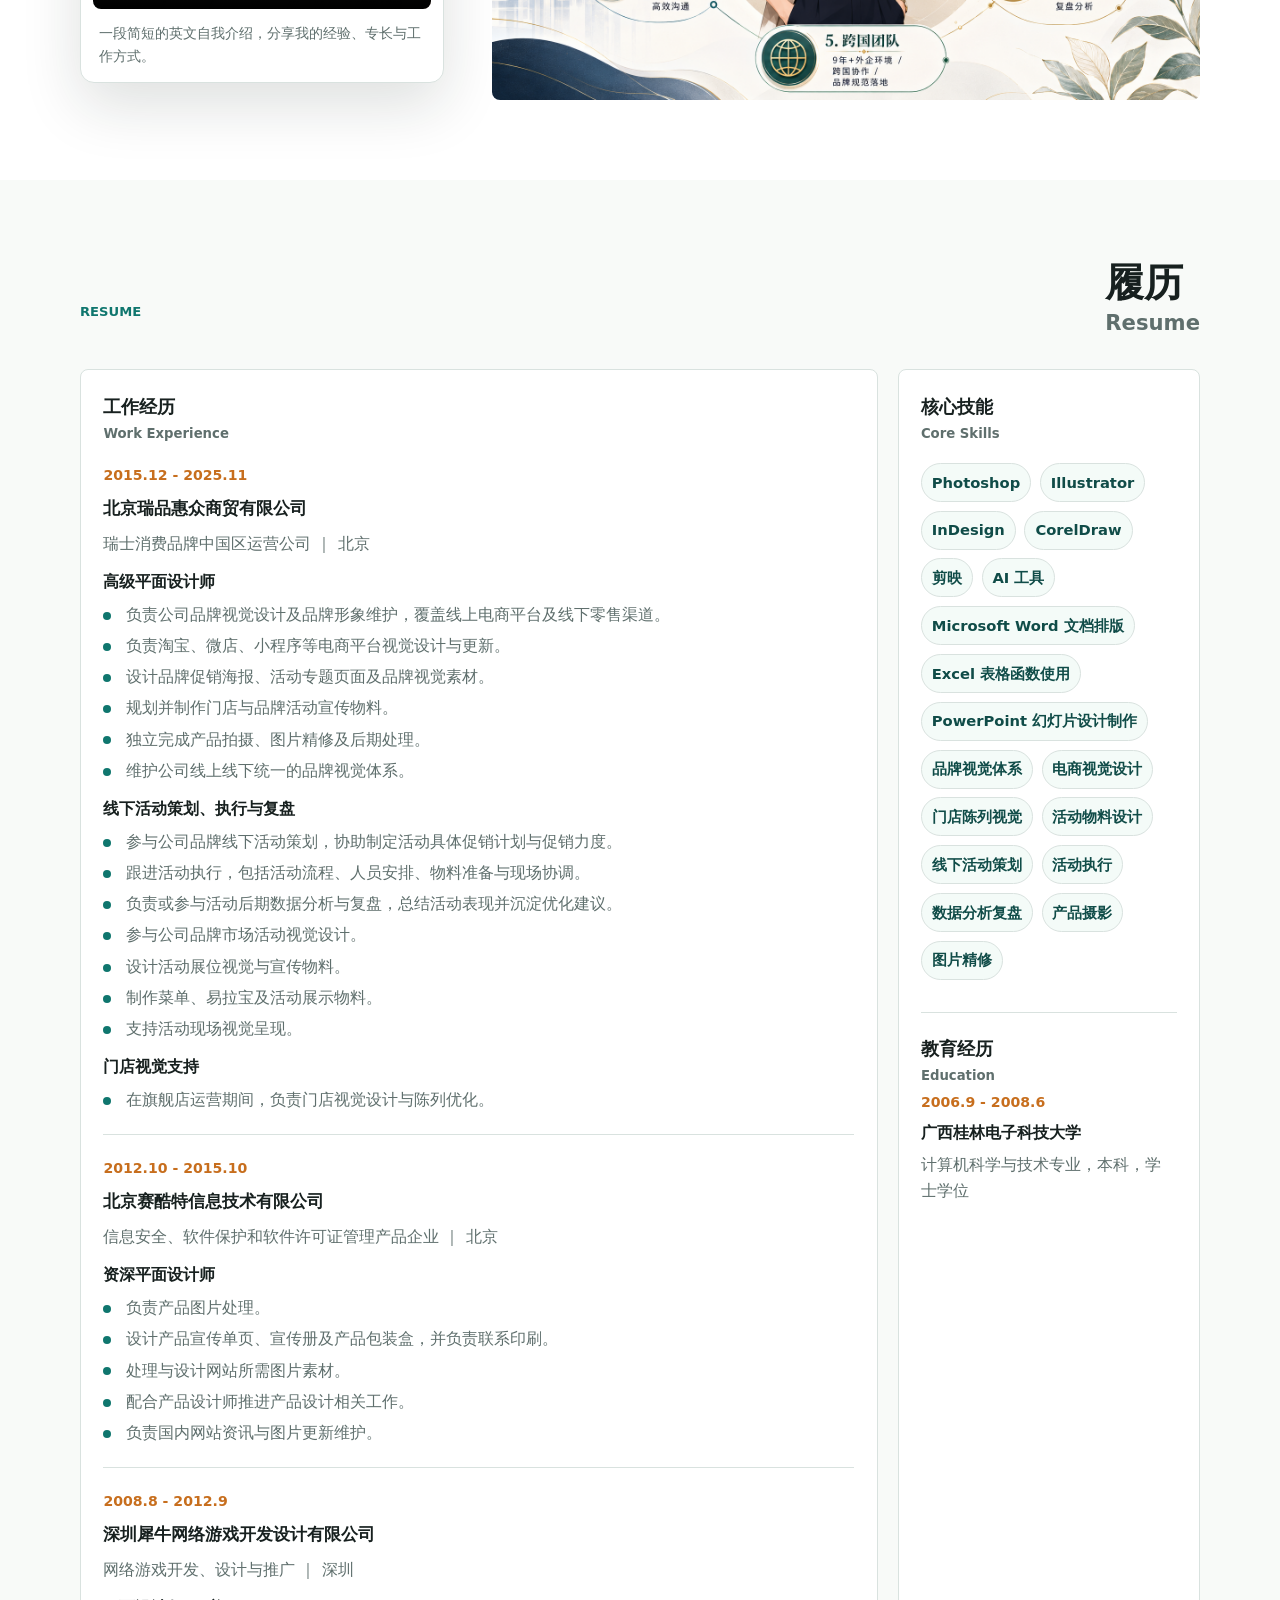
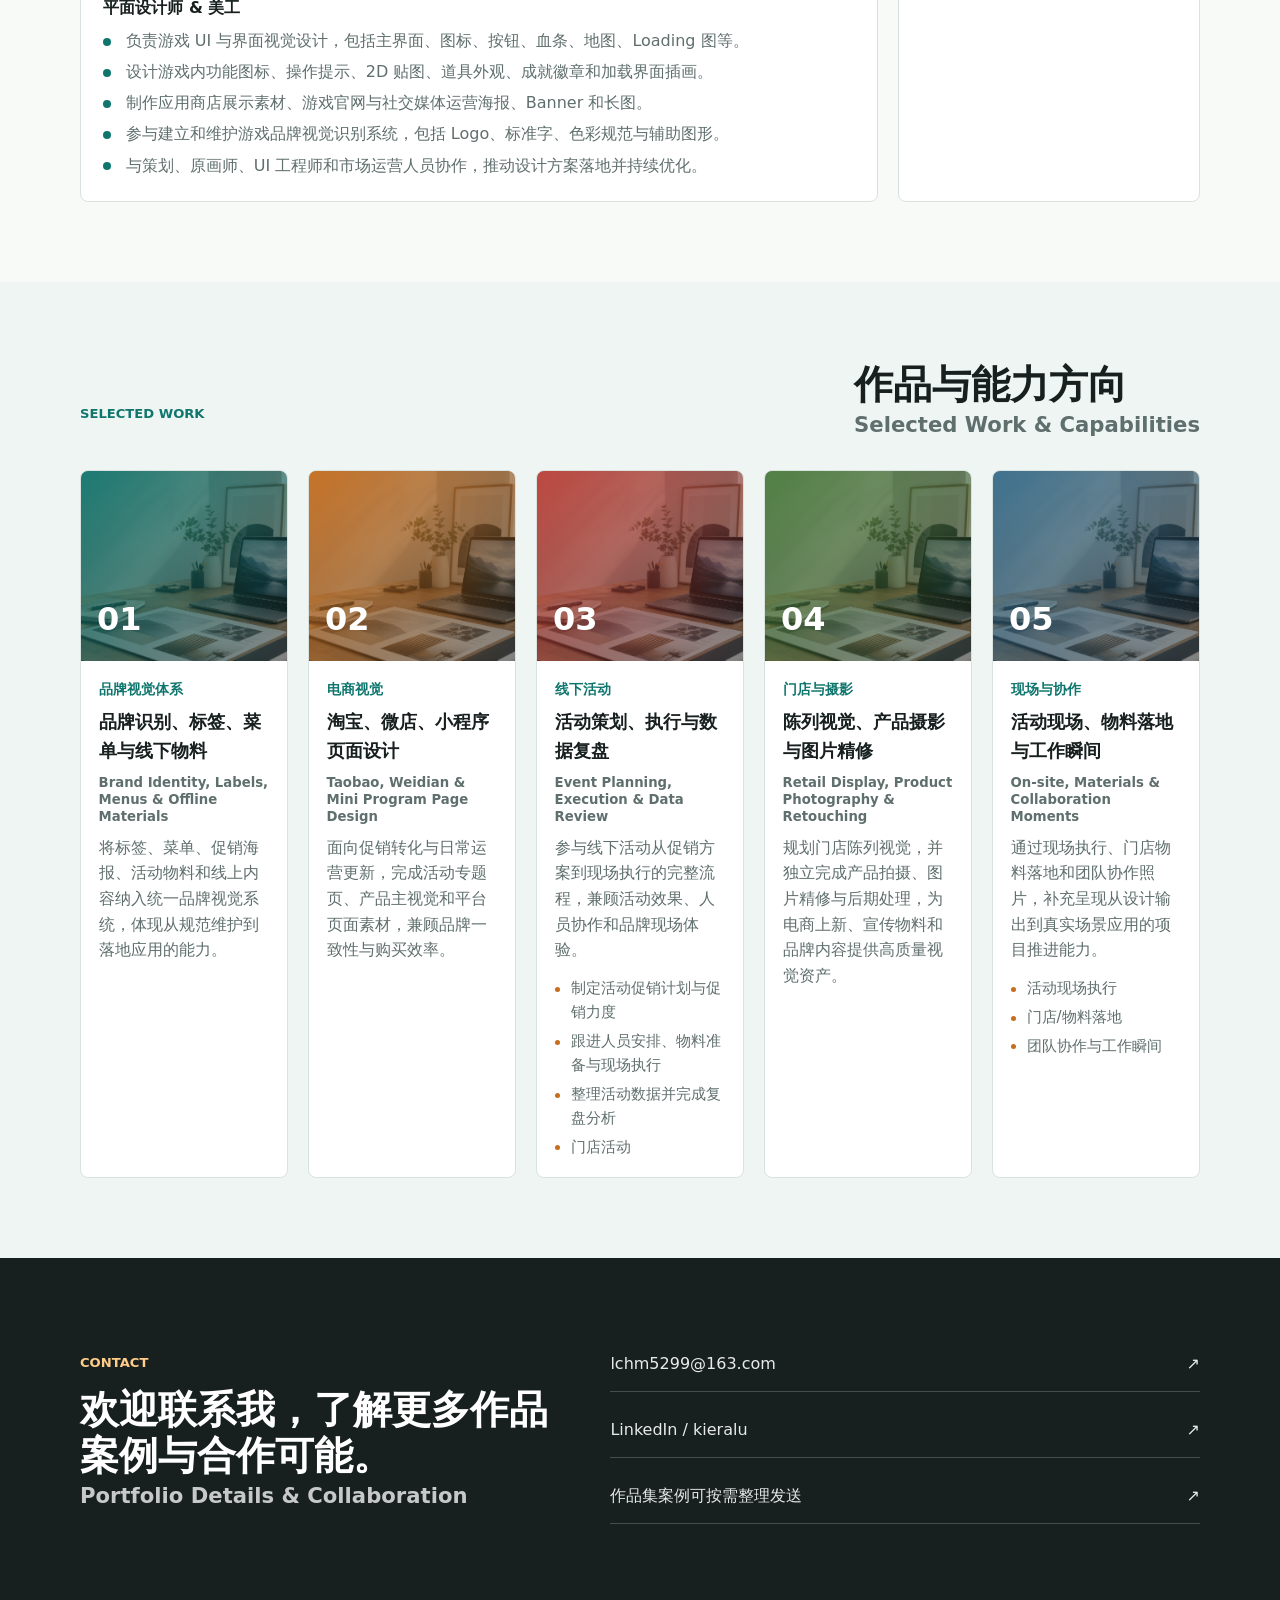
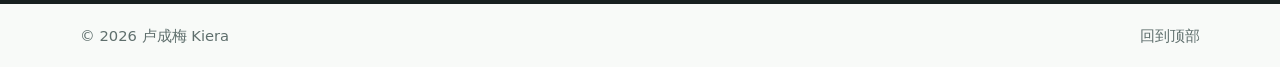
==== commit 509ff55e: "添加个人介绍视频与双语导航" ====
--- a/index.html
+++ b/index.html
@@ -20,10 +20,10 @@
         <span>Kiera Lu</span>
       </a>
       <nav class="site-nav" aria-label="主导航">
-        <a href="#about">介绍</a>
-        <a href="#resume">履历</a>
-        <a href="#work">作品</a>
-        <a href="#contact">联系</a>
+        <a href="#about">介绍<span lang="en">About</span></a>
+        <a href="#resume">履历<span lang="en">Resume</span></a>
+        <a href="#work">作品<span lang="en">Work</span></a>
+        <a href="#contact">联系<span lang="en">Contact</span></a>
       </nav>
     </header>
 
@@ -54,28 +54,60 @@
       </section>
 
       <section class="section intro-band" id="about">
-        <div class="section-inner about-layout">
-          <div class="about-map-wrap">
-            <img
-              class="about-map"
-              src="assets/works/about-visual-map.png"
-              alt="Kiera 的个人能力视觉地图：品牌视觉、零售传播、活动执行、协作运营与跨国团队经验"
-              width="1586"
-              height="992"
-              loading="lazy"
-              decoding="async"
-            />
-          </div>
-          <div class="about-copy">
-            <p>
-              拥有近10年高端消费品牌视觉设计经验，擅长品牌视觉体系建设、电商与线下门店视觉呈现以及市场活动物料设计。
+        <div class="section-inner">
+          <div class="section-heading about-heading">
+            <div>
+              <p class="section-kicker">About Me</p>
+              <h2>个人介绍<span class="title-en">Meet Kiera</span></h2>
+            </div>
+            <p class="video-meta" aria-label="英文个人介绍视频，时长1分55秒">
+              Introduction Video <span>01:55 · EN</span>
             </p>
-            <p>
-              熟悉品牌传播与零售场景，能够将创意设计与商业目标相结合，打造统一且具有吸引力的品牌视觉体验；具备跨部门协作能力，并在市场活动与门店运营方面积累了实际经验。
-            </p>
-            <p>
-              不止于活动视觉物料，也参与线下活动的促销计划、促销力度制定、人员安排、现场执行、数据分析与活动复盘。9年多外企工作环境，深度理解跨国团队协作逻辑，能够在品牌要求、商业节奏和落地执行之间保持清晰沟通。
-            </p>
+          </div>
+
+          <div class="about-layout">
+            <figure class="intro-video-card">
+              <video
+                class="intro-video"
+                controls
+                playsinline
+                preload="metadata"
+                poster="assets/video/kiera-introduction-poster.jpg"
+                aria-label="Kiera 的英文个人介绍视频"
+              >
+                <source src="assets/video/kiera-introduction.mp4" type="video/mp4" />
+                您的浏览器暂不支持视频播放。
+              </video>
+              <figcaption>
+                一段简短的英文自我介绍，分享我的经验、专长与工作方式。
+              </figcaption>
+            </figure>
+
+            <div class="about-content">
+              <div class="about-copy">
+                <p>
+                  拥有近10年高端消费品牌视觉设计经验，擅长品牌视觉体系建设、电商与线下门店视觉呈现以及市场活动物料设计。
+                </p>
+                <p>
+                  熟悉品牌传播与零售场景，能够将创意设计与商业目标相结合，打造统一且具有吸引力的品牌视觉体验；具备跨部门协作能力，并在市场活动与门店运营方面积累了实际经验。
+                </p>
+                <p>
+                  不止于活动视觉物料，也参与线下活动的促销计划、促销力度制定、人员安排、现场执行、数据分析与活动复盘。9年多外企工作环境，深度理解跨国团队协作逻辑，能够在品牌要求、商业节奏和落地执行之间保持清晰沟通。
+                </p>
+              </div>
+
+              <div class="about-map-wrap">
+                <img
+                  class="about-map"
+                  src="assets/works/about-visual-map.png"
+                  alt="Kiera 的个人能力视觉地图：品牌视觉、零售传播、活动执行、协作运营与跨国团队经验"
+                  width="1586"
+                  height="992"
+                  loading="lazy"
+                  decoding="async"
+                />
+              </div>
+            </div>
           </div>
         </div>
       </section>
--- a/styles.css
+++ b/styles.css
@@ -103,10 +103,23 @@
   text-decoration: none;
 }
 
+.site-nav a span {
+  margin-left: 0.3rem;
+  font-size: 0.78em;
+  font-weight: 700;
+  letter-spacing: 0.01em;
+  opacity: 0.72;
+}
+
 .site-nav a:hover,
 .site-nav a.is-active {
   color: var(--ink);
   background: rgba(15, 118, 110, 0.1);
+}
+
+.site-nav a:hover span,
+.site-nav a.is-active span {
+  opacity: 1;
 }
 
 .hero {
@@ -237,9 +250,78 @@
 .about-layout,
 .contact-layout {
   display: grid;
-  grid-template-columns: minmax(0, 0.9fr) minmax(0, 1.1fr);
   gap: 3rem;
   align-items: start;
+}
+
+.about-layout {
+  grid-template-columns: minmax(280px, 0.68fr) minmax(0, 1.32fr);
+}
+
+.contact-layout {
+  grid-template-columns: minmax(0, 0.9fr) minmax(0, 1.1fr);
+}
+
+.about-heading {
+  align-items: center;
+}
+
+.about-heading .section-kicker {
+  margin-bottom: 0.65rem;
+}
+
+.video-meta {
+  display: flex;
+  align-items: center;
+  gap: 0.65rem;
+  margin: 0;
+  color: var(--muted);
+  font-size: 0.88rem;
+  font-weight: 750;
+  letter-spacing: 0.03em;
+  text-transform: uppercase;
+}
+
+.video-meta span {
+  padding: 0.3rem 0.55rem;
+  border: 1px solid var(--line);
+  border-radius: 999px;
+  color: var(--teal-dark);
+  background: rgba(255, 255, 255, 0.72);
+  font-size: 0.78rem;
+}
+
+.intro-video-card {
+  width: 100%;
+  max-width: 420px;
+  margin: 0;
+  padding: 0.75rem;
+  border: 1px solid var(--line);
+  border-radius: 14px;
+  background: var(--surface);
+  box-shadow: var(--shadow);
+}
+
+.intro-video {
+  display: block;
+  width: 100%;
+  aspect-ratio: 9 / 16;
+  border-radius: 8px;
+  background: var(--ink);
+  object-fit: cover;
+}
+
+.intro-video-card figcaption {
+  margin: 0;
+  padding: 0.85rem 0.35rem 0.2rem;
+  color: var(--muted);
+  font-size: 0.9rem;
+  line-height: 1.55;
+}
+
+.about-content {
+  display: grid;
+  gap: 1.4rem;
 }
 
 .section h2 {
@@ -1185,6 +1267,10 @@
     gap: 1.75rem;
   }
 
+  .intro-video-card {
+    justify-self: center;
+  }
+
   .work-grid {
     grid-template-columns: repeat(2, minmax(0, 1fr));
   }
@@ -1268,6 +1354,11 @@
 
   .section-heading {
     align-items: start;
+    flex-direction: column;
+  }
+
+  .video-meta {
+    align-items: flex-start;
     flex-direction: column;
   }
 
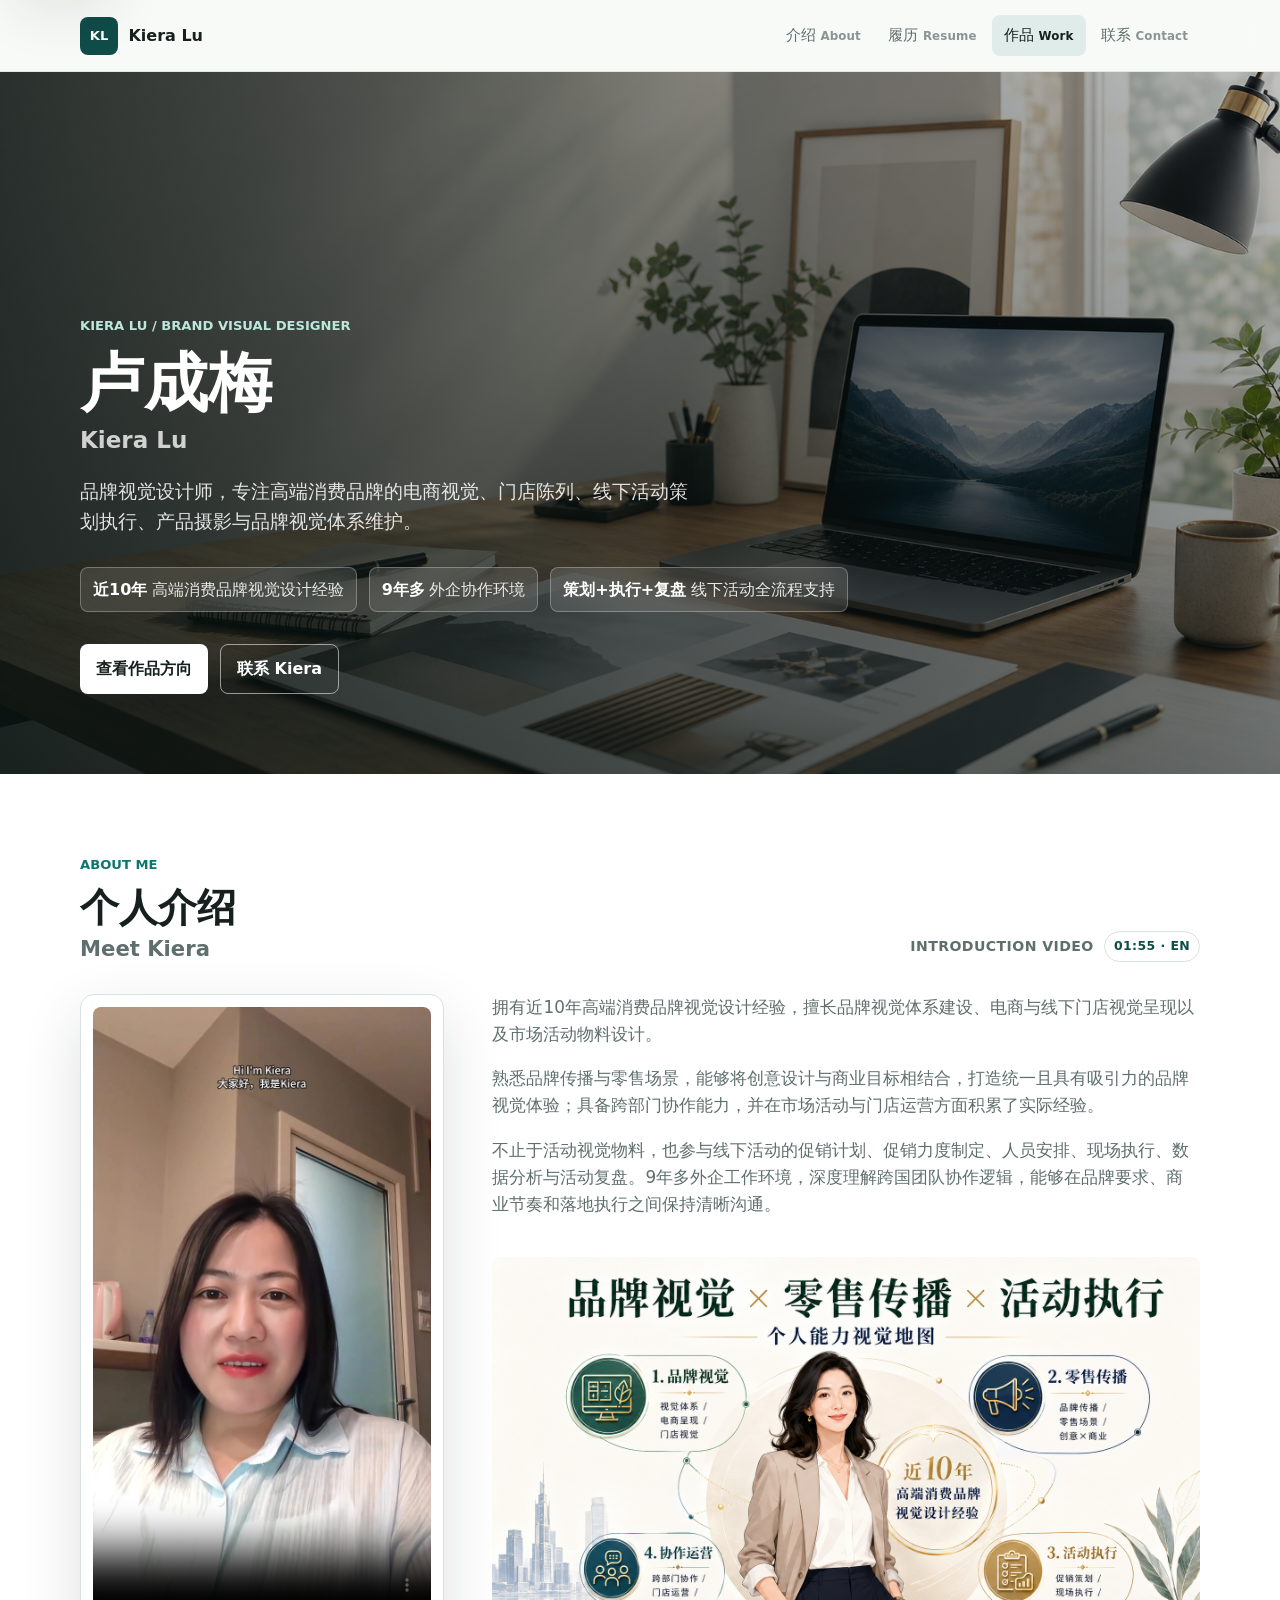
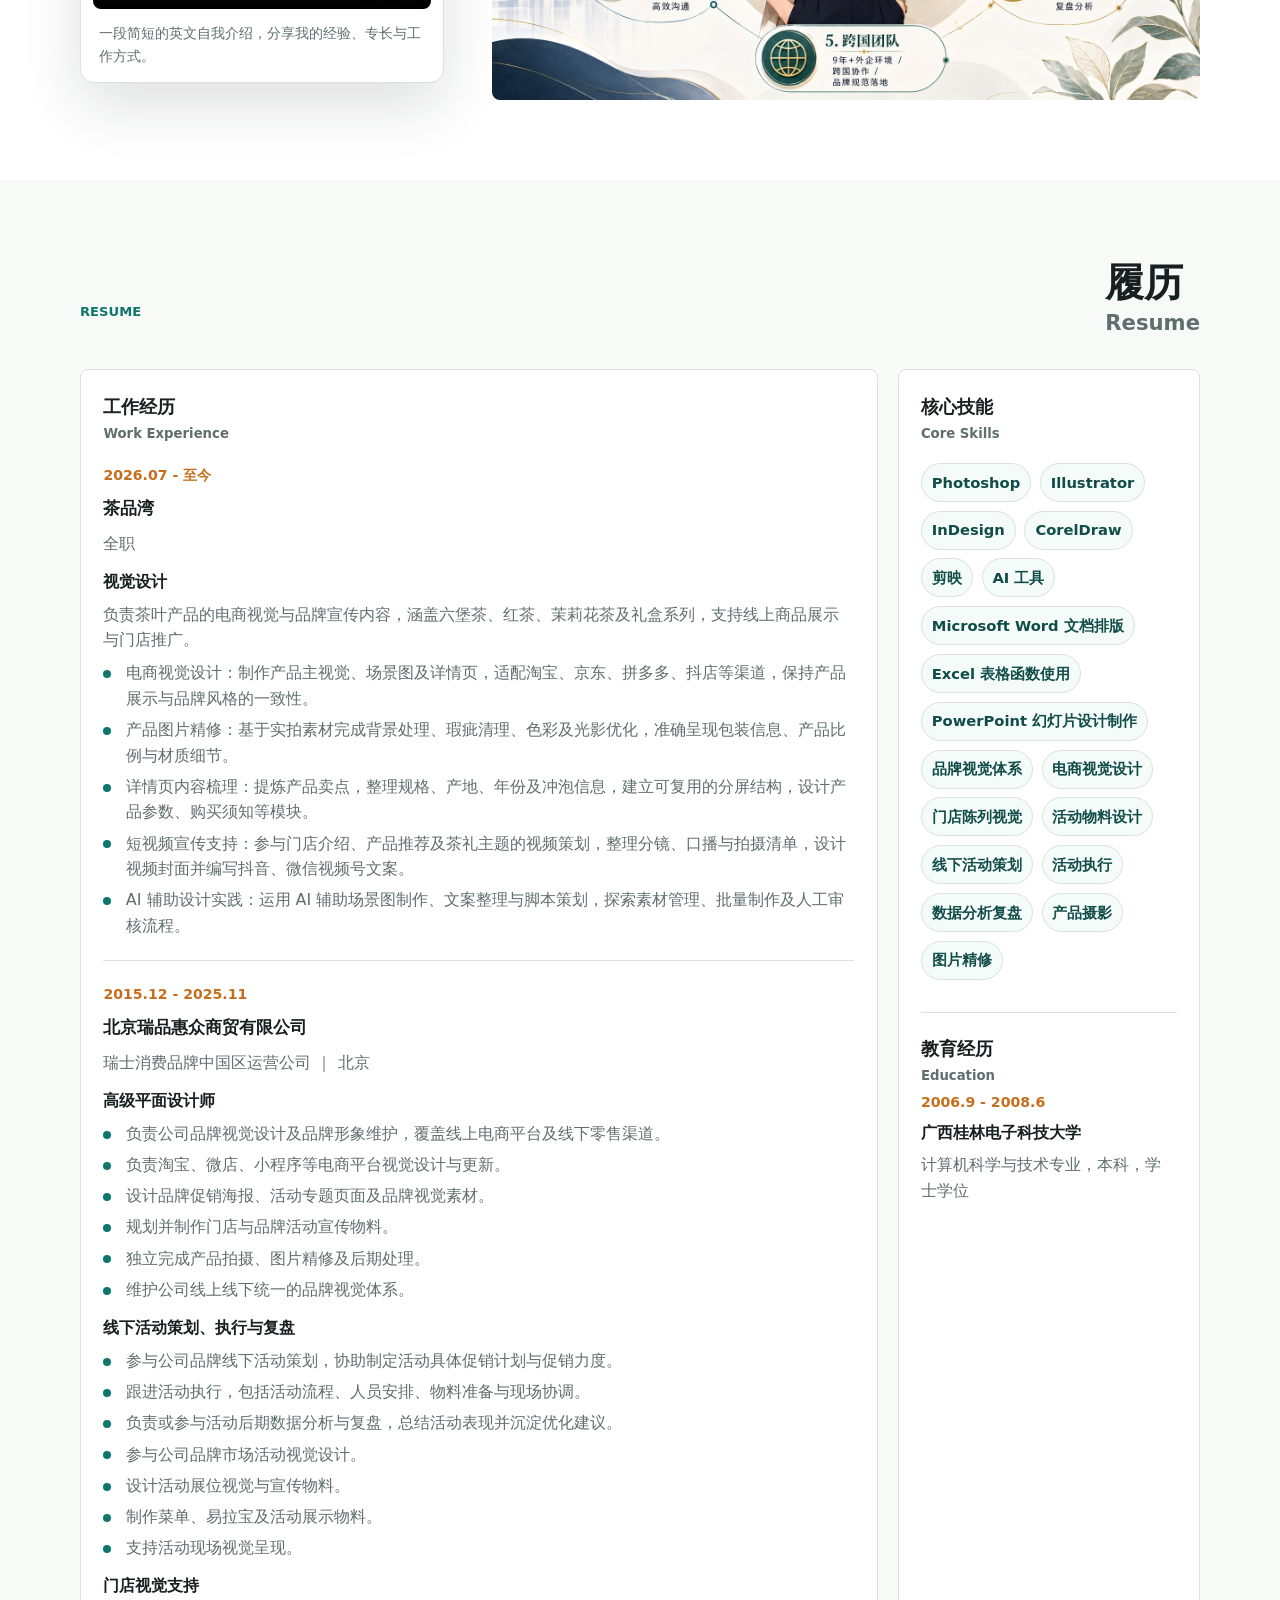
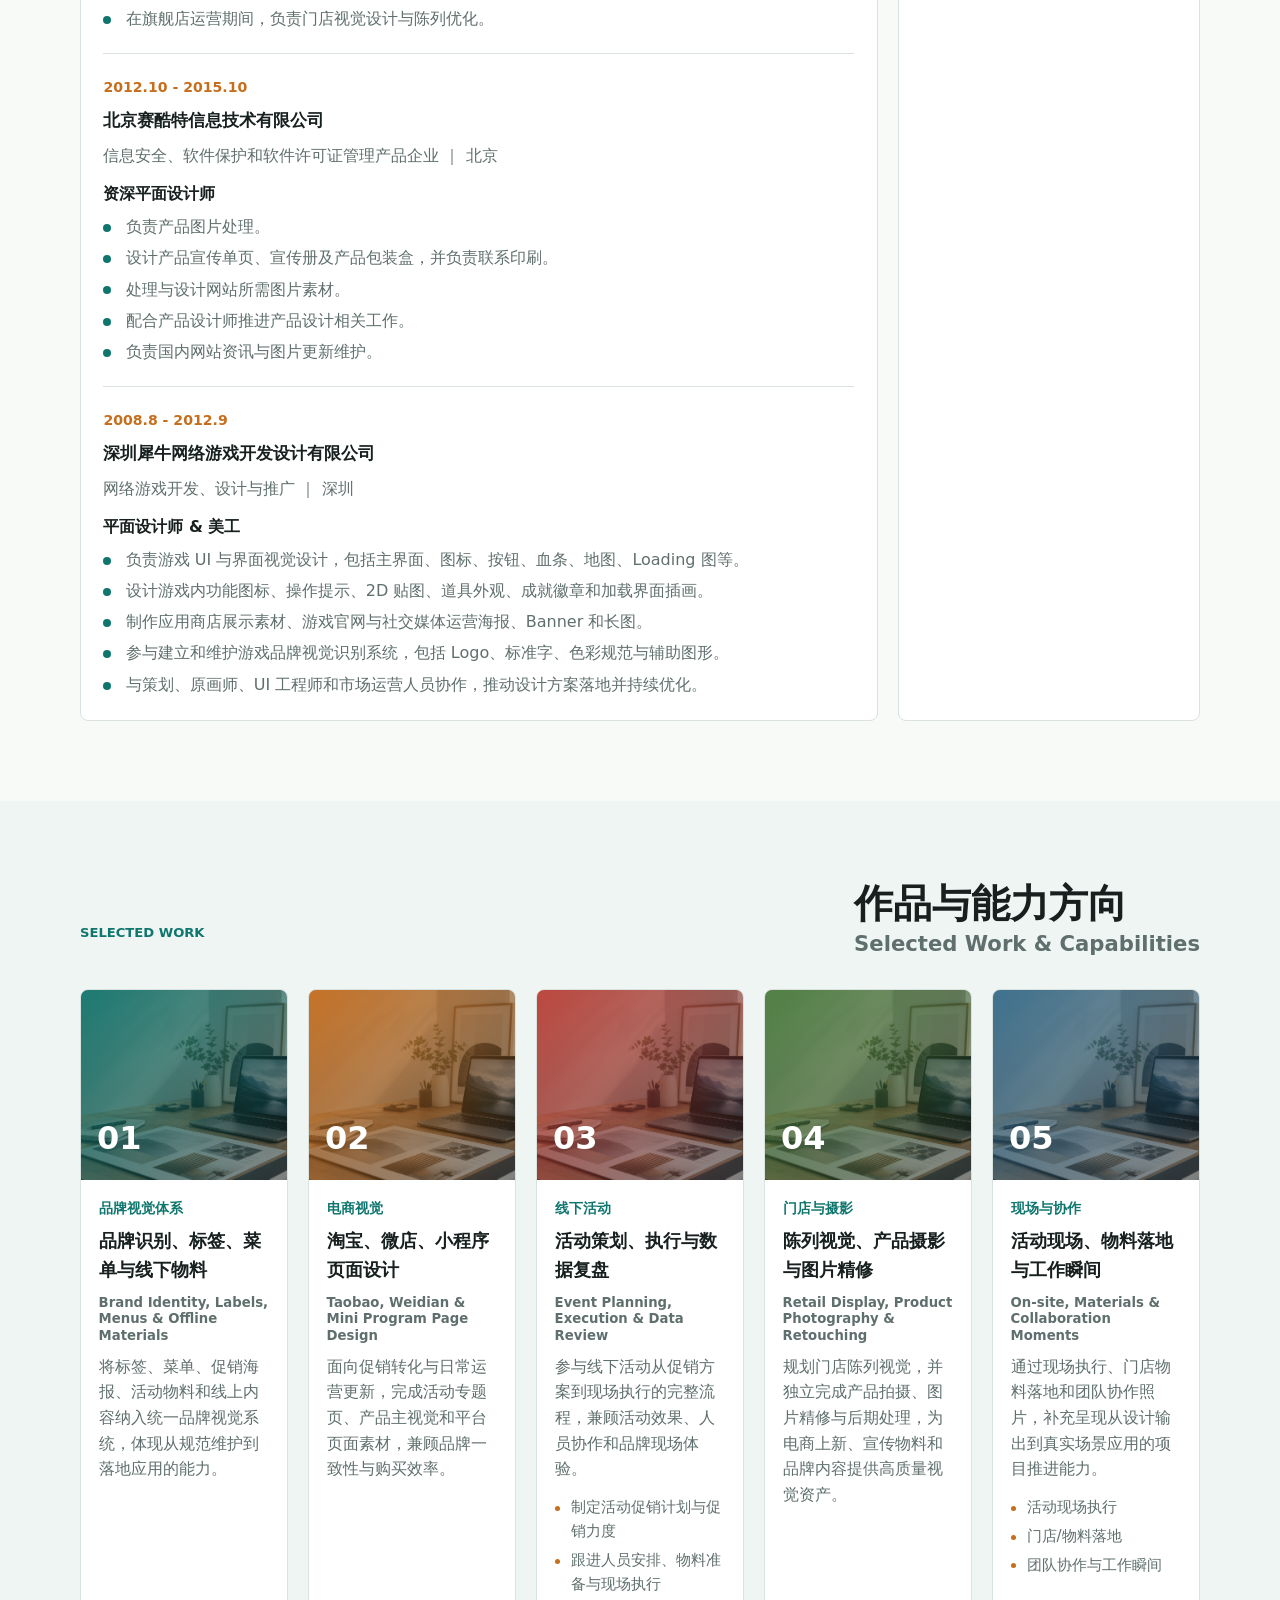
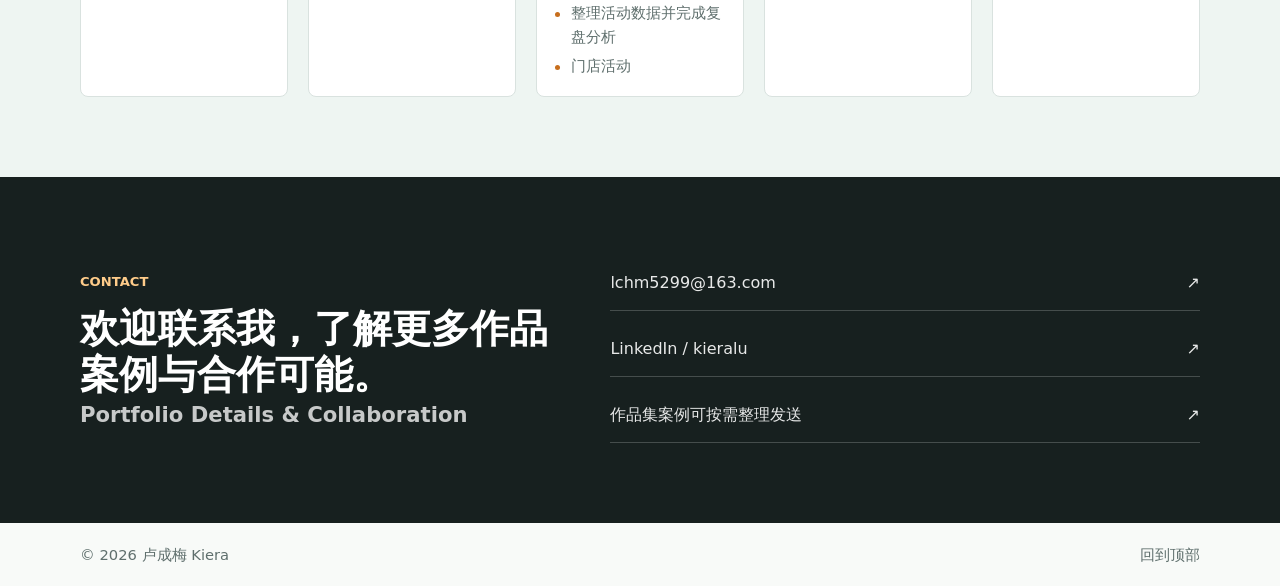
==== commit 2ef30fdf: "添加茶品湾视觉设计工作经历" ====
--- a/index.html
+++ b/index.html
@@ -123,6 +123,23 @@
             <article class="resume-card experience-panel">
               <h3>工作经历<span class="title-en">Work Experience</span></h3>
               <div class="experience-list">
+                <section class="experience-item" id="chapinwan-experience">
+                  <time>2026.07 - 至今</time>
+                  <h4>茶品湾</h4>
+                  <p class="company-note">全职</p>
+                  <div class="role-block">
+                    <strong>视觉设计</strong>
+                    <p class="company-note">负责茶叶产品的电商视觉与品牌宣传内容，涵盖六堡茶、红茶、茉莉花茶及礼盒系列，支持线上商品展示与门店推广。</p>
+                    <ul>
+                      <li>电商视觉设计：制作产品主视觉、场景图及详情页，适配淘宝、京东、拼多多、抖店等渠道，保持产品展示与品牌风格的一致性。</li>
+                      <li>产品图片精修：基于实拍素材完成背景处理、瑕疵清理、色彩及光影优化，准确呈现包装信息、产品比例与材质细节。</li>
+                      <li>详情页内容梳理：提炼产品卖点，整理规格、产地、年份及冲泡信息，建立可复用的分屏结构，设计产品参数、购买须知等模块。</li>
+                      <li>短视频宣传支持：参与门店介绍、产品推荐及茶礼主题的视频策划，整理分镜、口播与拍摄清单，设计视频封面并编写抖音、微信视频号文案。</li>
+                      <li>AI 辅助设计实践：运用 AI 辅助场景图制作、文案整理与脚本策划，探索素材管理、批量制作及人工审核流程。</li>
+                    </ul>
+                  </div>
+                </section>
+
                 <section class="experience-item">
                   <time>2015.12 - 2025.11</time>
                   <h4>北京瑞品惠众商贸有限公司</h4>
